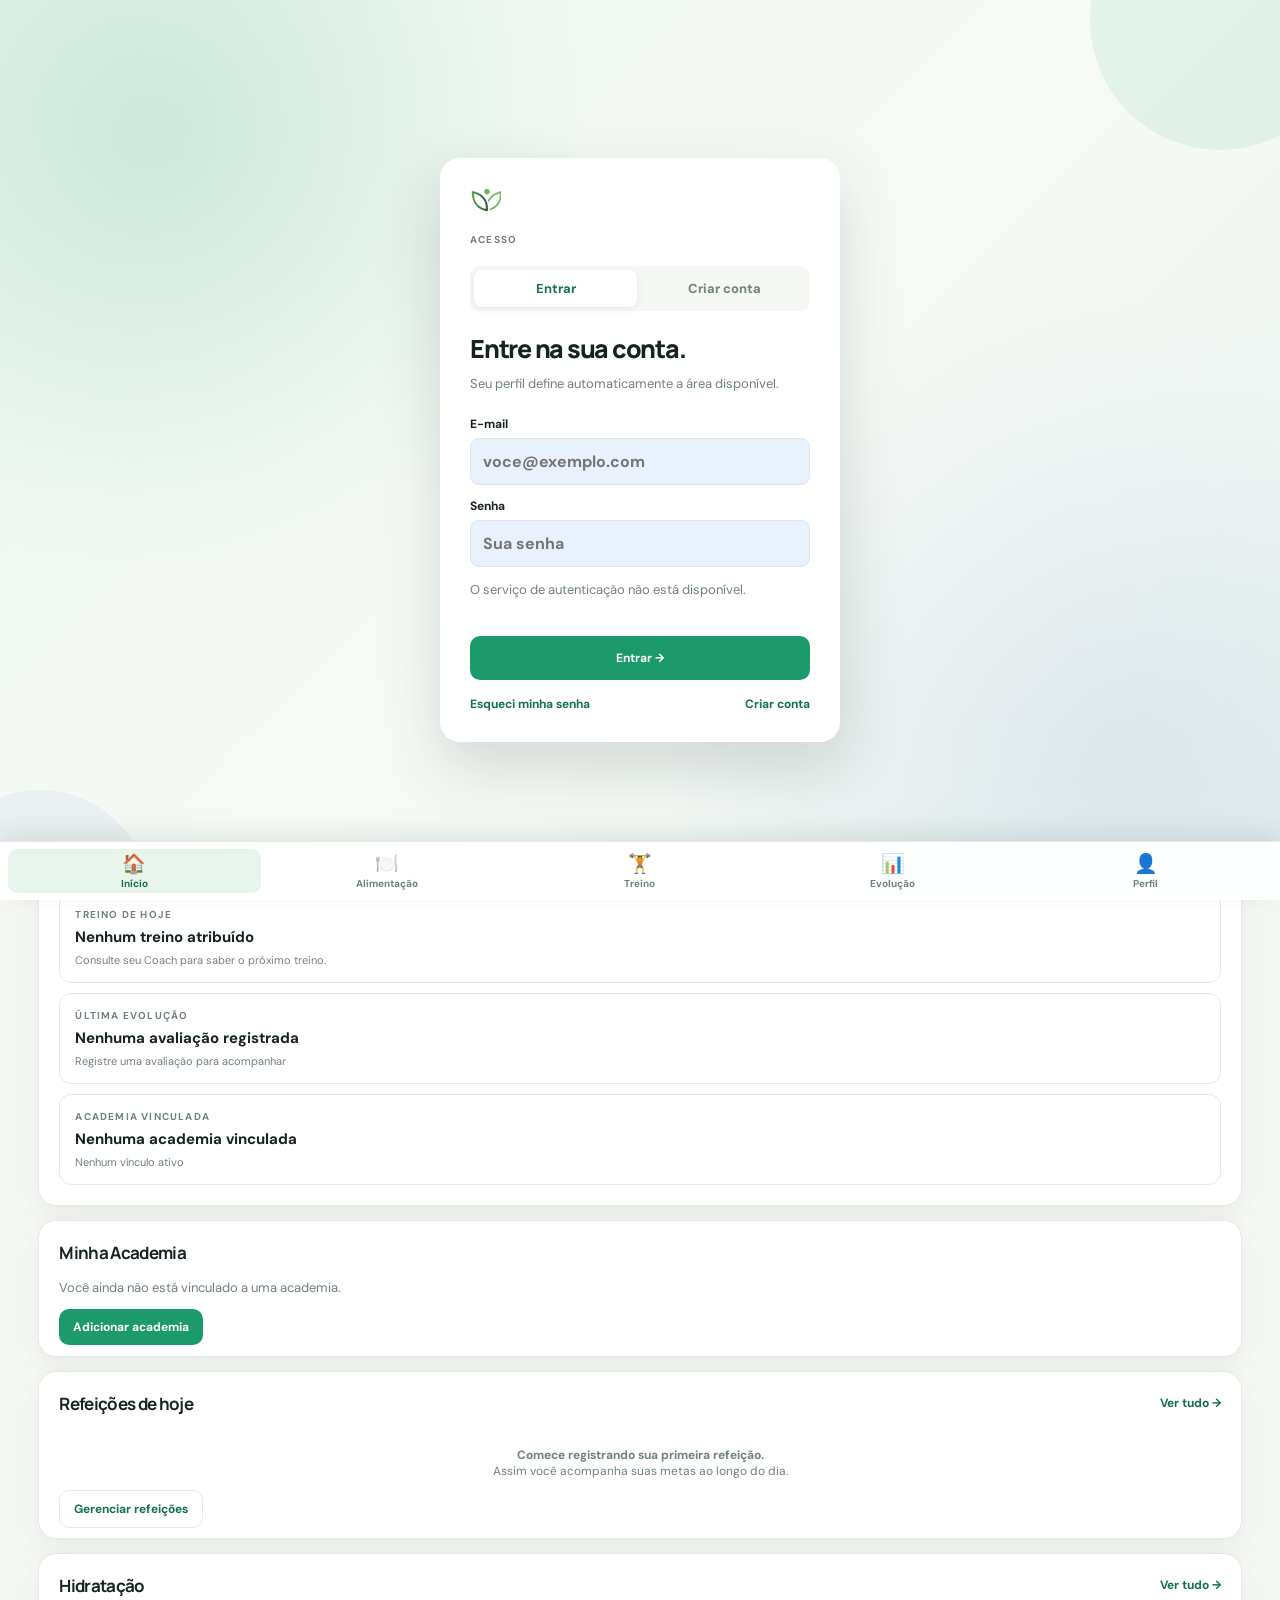
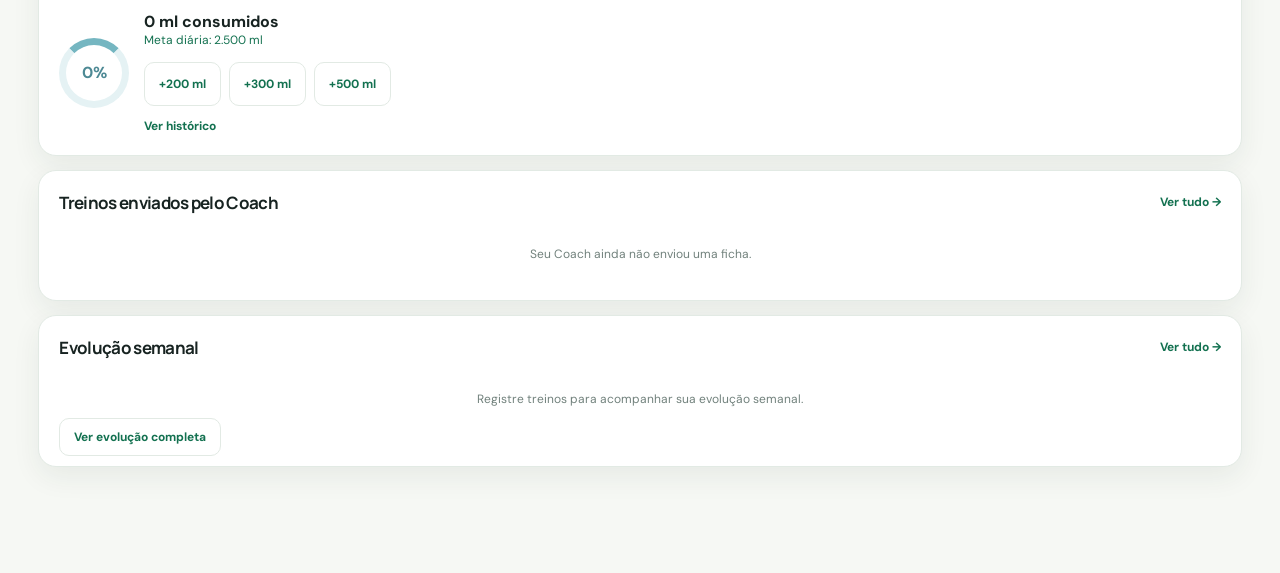
==== app.html @ ac731fa6 "feat: publish Nutrilev web app Add the static web application and Cloudflare Pages headers and redir" ====
<!DOCTYPE html>
<html lang="pt-BR">
  <head>
    <meta charset="UTF-8" />
    <meta name="viewport" content="width=device-width, initial-scale=1.0, viewport-fit=cover, interactive-widget=resizes-content" />
    <meta name="theme-color" content="#10251f" />
    <meta name="description" content="Nutrilev para alunos: treino, alimentação e evolução em um só lugar." />
    <title>Nutrilev | Área do aluno</title>
    <link rel="icon" type="image/png" href="assets/logo-icon.png" />
    <link rel="preconnect" href="https://fonts.googleapis.com" />
    <link rel="preconnect" href="https://fonts.gstatic.com" crossorigin />
    <link href="https://fonts.googleapis.com/css2?family=DM+Sans:wght@400;500;600;700&family=Manrope:wght@600;700;800&display=swap" rel="stylesheet" />
    <link rel="stylesheet" href="platform.css?v=74" />
    <link rel="stylesheet" href="platform-density.css?v=4" />
    <script>window.NUTRILEV_MOBILE_APP = true;</script>
    <script src="assets/vendor/supabase.js"></script>
    <script src="lib/config.js"></script>
    <script src="utils/index.js"></script>
    <script src="utils/html.js"></script>
    <script src="components/index.js"></script>
    <script src="components/ui.js"></script>
    <script src="services/index.js"></script>
    <script src="services/supabase.js"></script>
    <script src="services/push-notifications.js"></script>
    <script src="services/deep-links.js"></script>
    <script src="services/platform-data.js?v=8"></script>
    <script src="mobile/index.js"></script>
    <script src="nutrition/index.js"></script>
    <script src="workout/index.js"></script>
    <script src="progress/index.js"></script>
    <script src="academy/index.js"></script>
    <script src="notifications/index.js"></script>
    <script src="ai/index.js"></script>
    <script src="auth/roles.js"></script>
    <script src="hooks/session.js"></script>
    <script src="types/domain.js"></script>
    <script src="layouts/platform-shell.js"></script>
    <script src="pages/routes.js"></script>
    <script src="dashboard/index.js"></script>
    <script src="student/index.js"></script>
    <script src="features/dashboard/index.js"></script>
    <script src="features/student/index.js"></script>
  </head>
  <body class="mobile-student-app">
    <div class="platform-shell">
      <aside class="sidebar" id="sidebar">
        <a class="platform-brand" href="#/overview"><img src="assets/logo-icon.png" alt="" /><span>Nutrilev<small>área do aluno</small></span></a>
        <nav class="main-nav" id="mainNav" aria-label="Navegação do aluno"></nav>
        <div class="sidebar-bottom"><button id="logoutButton" type="button">Sair da conta</button></div>
      </aside>
      <main class="platform-main">
        <header class="platform-topbar">
          <button class="menu-button" id="menuButton" type="button" aria-label="Abrir menu"></button>
          <a class="mobile-topbar-brand" href="landing.html" aria-label="Nutrilev início"><img src="assets/logo-icon.png" alt="Nutrilev" /></a>
          <div><span class="eyebrow" id="pageEyebrow">VISÃO GERAL</span><h1 id="pageTitle">Seu dia mais leve</h1></div>
          <div class="topbar-actions"><button class="icon-button" type="button" aria-label="Notificações"><i></i></button><div class="user-chip"><span id="userInitial">A</span><div><strong id="userName">Aluno</strong><small id="userRole">Aluno</small></div></div></div>
        </header>
        <section class="dashboard" id="dashboard" aria-live="polite" aria-busy="true">
          <div class="dashboard-grid loading-state" aria-label="Carregando área do aluno">
            <article class="card skeleton-card skeleton-hero"><span></span><span></span><span></span></article>
            <article class="card skeleton-card skeleton-metric"><span></span><span></span><span></span></article>
            <article class="card skeleton-card skeleton-section"><span></span><span></span><span></span><span></span></article>
          </div>
        </section>
      </main>
    </div>
    <div class="auth-overlay" id="authOverlay" hidden>
      <main class="auth-layout" aria-label="Acesso ao Nutrilev">
        <section class="auth-intro">
          <a class="platform-brand" href="#/overview"><img src="assets/logo-icon.png" alt="" /><span>Nutrilev<small>plataforma</small></span></a>
          <div>
            <span class="eyebrow">PLATAFORMA NUTRILEV</span>
            <h2>Seu próximo passo começa aqui.</h2>
            <p>Entre para acompanhar sua evolução, cuidar dos seus treinos em um único lugar.</p>
          </div>
          <button class="auth-back-link" type="button" id="closeAuth">← Voltar para o app</button>
        </section>
        <section class="auth-panel">
          <div class="auth-card">
            <img src="assets/logo-icon.png" alt="" /><span class="eyebrow accent">ACESSO</span>
            <div class="mobile-auth-tabs"><button type="button" class="active" data-auth-mode="login">Entrar</button><button type="button" data-auth-mode="signup">Criar conta</button></div>
            <div data-auth-panel="login"><h2>Entre na sua conta.</h2><p>Seu perfil define automaticamente a área disponível.</p>
              <form id="loginForm"><label>E-mail<input name="email" type="email" autocomplete="email" required placeholder="voce@exemplo.com" /></label><label>Senha<input name="password" type="password" autocomplete="current-password" required placeholder="Sua senha" /></label><p class="form-message" id="authMessage" hidden></p><button class="primary-button" type="submit">Entrar <span>→</span></button></form>
              <div class="auth-links"><button type="button" data-auth-mode="recovery">Esqueci minha senha</button><button type="button" data-auth-mode="signup">Criar conta</button></div>
            </div>
            <div data-auth-panel="recovery" hidden><h2>Recupere sua senha.</h2><p>Enviaremos um link de recuperação para o seu e-mail.</p>
              <form id="recoveryForm"><label>E-mail<input name="email" type="email" autocomplete="email" required placeholder="voce@exemplo.com" /></label><p class="form-message" id="recoveryMessage" hidden></p><button class="primary-button" type="submit">Enviar link <span>→</span></button></form>
              <div class="auth-links"><button type="button" data-auth-mode="login">Voltar para entrar</button></div>
            </div>
            <div data-auth-panel="signup" hidden><h2>Crie sua conta.</h2><p>Comece sua jornada no Nutrilev.</p>
              <form id="signupForm"><label>Nome completo<input name="full_name" type="text" autocomplete="name" required placeholder="Seu nome completo" /></label><label>E-mail<input name="email" type="email" autocomplete="email" required placeholder="voce@exemplo.com" /></label><label>Senha<input name="password" type="password" minlength="8" autocomplete="new-password" required placeholder="Mínimo de 8 caracteres" /></label><p class="form-message" id="signupMessage" hidden></p><button class="primary-button" type="submit">Criar conta <span>→</span></button></form>
              <div class="auth-links"><button type="button" data-auth-mode="login">Já tenho uma conta</button></div>
            </div>
          </div>
        </section>
      </main>
    </div>
    <script src="platform.js?v=77"></script>
  </body>
</html>
---- platform.css ----
:root{--ink:#172321;--muted:#71817c;--cream:#f6f8f4;--panel:#fff;--line:#e2eae4;--green:#1d9a6c;--green-dark:#137150;--green-soft:#e7f5ed;--blue:#6486ca;--orange:#d89248;--shadow:0 20px 55px rgba(33,62,49,.09)}
*{box-sizing:border-box} [hidden]{display:none!important} body{margin:0;background:var(--cream);color:var(--ink);font-family:"DM Sans",sans-serif}button,input,select{font:inherit}button{cursor:pointer;border:0}a{color:inherit;text-decoration:none}button:focus-visible,a:focus-visible,input:focus-visible,select:focus-visible,textarea:focus-visible{outline:3px solid rgba(29,154,108,.24);outline-offset:2px}.platform-shell{display:flex;min-height:100vh}.sidebar{position:fixed;inset:0 auto 0 0;width:256px;background:#10251f;color:#e9f4ee;padding:28px 18px;display:flex;flex-direction:column;gap:30px;flex-shrink:0;overflow-y:auto}.platform-brand{display:flex;align-items:center;gap:10px;font:800 21px Manrope,sans-serif;letter-spacing:-.06em}.platform-brand img{width:35px;height:35px}.platform-brand small{display:block;font:500 10px "DM Sans";letter-spacing:.1em;text-transform:uppercase;color:#98b8aa;margin-top:3px}.eyebrow{display:block;font-size:10px;letter-spacing:.12em;color:var(--muted);font-weight:700}.sidebar .eyebrow{color:#89a89a}.role-picker select{margin-top:9px;width:100%;background:#1b3830;color:#fff;border:1px solid #315247;border-radius:10px;padding:11px 12px;outline:0}.main-nav{display:grid;gap:6px}.nav-link{padding:12px 13px;border-radius:11px;color:#a9c0b6;text-align:left;background:transparent;display:flex;gap:12px;align-items:center}.nav-link:hover,.nav-link.active{background:#23483b;color:#fff}.nav-link span{width:20px;text-align:center}.sidebar-bottom{margin-top:auto;display:grid;gap:14px;font-size:13px;color:#9bb7aa}.sidebar-bottom button{background:transparent;color:#9bb7aa;text-align:left;padding:0}.platform-main{min-width:0;flex:1;margin-left:256px}.platform-topbar{height:90px;display:flex;align-items:center;justify-content:space-between;padding:20px 5%;border-bottom:1px solid var(--line);background:rgba(255,255,255,.72)}h1,h2,h3,p{margin:0}h1{font:800 25px Manrope,sans-serif;letter-spacing:-.05em;margin-top:3px}.topbar-actions,.user-chip{display:flex;align-items:center;gap:16px}.user-chip{gap:9px}.user-chip>span{width:38px;height:38px;border-radius:50%;display:grid;place-items:center;background:var(--green-soft);color:var(--green-dark);font-weight:700}.user-chip strong,.user-chip small{display:block}.user-chip small{color:var(--muted);font-size:11px;margin-top:2px}.icon-button,.menu-button{position:relative;background:transparent;color:var(--muted);font-size:22px}.icon-button:before{content:"";display:block;width:15px;height:13px;border:2px solid currentColor;border-radius:9px 9px 5px 5px}.icon-button:after{content:"";position:absolute;width:7px;height:2px;border-radius:2px;background:currentColor;left:50%;bottom:9px;transform:translateX(-50%)}.icon-button i{position:absolute;width:6px;height:6px;border-radius:50%;background:#e17e56;right:0;top:1px}.menu-button{display:none}.mobile-topbar-brand{display:none}.mobile-topbar-brand img{display:block;width:34px;height:34px;object-fit:contain}.demo-banner{margin:25px 5% 0;padding:12px 16px;background:#eef7f1;border:1px solid #d8ebdf;border-radius:12px;color:#4c6c5d;font-size:13px}.demo-banner span{color:var(--green);margin-right:6px}.demo-banner button{color:var(--green-dark);background:transparent;font-weight:700;margin-left:8px;text-decoration:underline}.dashboard{padding:28px 5% 60px;max-width:1300px}.dashboard-grid{display:grid;grid-template-columns:repeat(12,1fr);gap:18px}.card{background:var(--panel);border:1px solid var(--line);border-radius:18px;padding:22px;box-shadow:var(--shadow)}.welcome-card{grid-column:span 8;background:linear-gradient(135deg,#e2f5e9,#fff);display:flex;justify-content:space-between;align-items:center;min-height:175px}.welcome-card h2{font:800 28px Manrope,sans-serif;letter-spacing:-.06em;margin:8px 0}.welcome-card p{color:var(--muted);max-width:430px;line-height:1.6}.welcome-illustration{font-size:70px}.metric-card{grid-column:span 4}.metric-card h3{font-size:14px;color:var(--muted);font-weight:500}.metric-value{font:800 29px Manrope,sans-serif;margin:15px 0 5px}.metric-meta{font-size:12px;color:var(--green-dark)}.progress-track{height:8px;background:#edf1ed;border-radius:99px;overflow:hidden;margin:14px 0}.progress-track span{height:100%;display:block;background:var(--green);border-radius:inherit}.section-card{grid-column:span 7}.side-card{grid-column:span 5}.card-heading{display:flex;align-items:center;justify-content:space-between;margin-bottom:18px}.card-heading h3{font:700 17px Manrope,sans-serif;letter-spacing:-.04em}.card-heading a,.link-button{font-size:12px;color:var(--green-dark);font-weight:700;background:transparent}.meal-list,.client-list,.activity-list{display:grid;gap:11px}.meal-item,.client-item,.activity-item{display:flex;align-items:center;gap:12px;padding:11px 0;border-bottom:1px solid #edf1ed}.meal-item:last-child,.client-item:last-child,.activity-item:last-child{border-bottom:0}.meal-icon{width:42px;height:42px;border-radius:12px;display:grid;place-items:center;background:#f3f6ed;font-size:21px}.meal-copy,.client-copy{flex:1;min-width:0}.meal-copy strong,.client-copy strong{display:block;font-size:14px}.meal-copy small,.client-copy small{color:var(--muted);font-size:12px}.status{font-size:11px;padding:5px 8px;border-radius:20px;background:var(--green-soft);color:var(--green-dark);white-space:nowrap}.status.pending{background:#fff3df;color:#a46b2b}.water-row{display:flex;align-items:center;gap:15px}.water-circle{width:70px;height:70px;border:7px solid #e5f2f4;border-top-color:#75b6c1;border-radius:50%;display:grid;place-items:center;font-weight:700;color:#4d8994}.bar-chart{height:150px;display:flex;align-items:flex-end;gap:12px;padding-top:15px}.bar-chart span{flex:1;background:#d8efe3;border-radius:7px 7px 3px 3px;min-height:18px}.bar-chart span.highlight{background:var(--green)}.chart-labels{display:flex;justify-content:space-between;color:var(--muted);font-size:10px}.table-card{grid-column:1/-1;overflow:auto}.client-actions{display:flex;gap:8px}.outline-button,.primary-button{border-radius:10px;padding:10px 14px;font-weight:700;font-size:12px}.outline-button{border:1px solid var(--line);color:var(--green-dark);background:#fff}.primary-button{background:var(--green);color:#fff}.kpi-grid{grid-column:1/-1;display:grid;grid-template-columns:repeat(4,1fr);gap:18px}.kpi-grid .card{padding:18px}.kpi-label{color:var(--muted);font-size:12px}.kpi-number{font:800 27px Manrope,sans-serif;margin-top:10px}.role-switch{display:flex;gap:8px}.auth-overlay{position:fixed;inset:0;background:rgba(10,27,22,.55);display:grid;place-items:center;padding:20px;z-index:4}.auth-overlay[hidden]{display:none}.auth-card{position:relative;background:#fff;border-radius:22px;padding:34px;max-width:410px;width:100%;box-shadow:0 25px 80px rgba(0,0,0,.2)}.auth-card>img{width:35px;display:block;margin-bottom:23px}.auth-card h2{font:800 25px Manrope,sans-serif;letter-spacing:-.05em;margin:8px 0}.auth-card>p{color:var(--muted);font-size:14px;margin-bottom:24px}.auth-card form{display:grid;gap:14px}.auth-card label{display:grid;gap:6px;font-size:12px;font-weight:700}.auth-card input{padding:12px;border:1px solid var(--line);border-radius:9px;outline:0}.auth-card .primary-button{padding:13px}.auth-card>a{display:block;text-align:center;color:var(--green-dark);font-size:12px;margin-top:18px}.close-auth{position:absolute;right:17px;top:14px;background:transparent;font-size:25px;color:var(--muted)}.form-message{font-size:12px;color:#b44d40}.form-message.success{color:var(--green-dark)}
@media(max-width:900px){.sidebar{width:220px}.welcome-card{grid-column:1/-1}.metric-card{grid-column:span 4}.section-card,.side-card{grid-column:span 6}.kpi-grid{grid-template-columns:repeat(2,1fr)}}
@media(max-width:1000px) and (min-width:681px){.dashboard-grid .welcome-card,.dashboard-grid .ai-feature-card{grid-column:1/-1;min-width:0}.dashboard-grid .ai-feature-card{min-height:0}.dashboard-grid .ai-feature-summary{max-width:58ch}.dashboard-grid .ai-feature-heading{align-items:center}}
@media(max-width:680px){.platform-shell{display:block}.mobile-topbar-brand{display:block;flex:0 0 auto}.sidebar{position:fixed;z-index:3;inset:0 auto 0 0;width:270px;transform:translateX(-100%);transition:transform .2s}.sidebar.open{transform:none}.menu-button{display:block;margin-right:12px}.platform-topbar{height:78px;padding:15px 20px}.platform-topbar>div:nth-child(2){margin-right:auto}.topbar-actions{gap:8px}.user-chip div{display:none}.dashboard{padding:20px}.demo-banner{margin:18px 20px 0}.dashboard-grid{gap:12px}.welcome-card,.metric-card,.section-card,.side-card{grid-column:1/-1}.welcome-card{min-height:150px}.welcome-card h2{font-size:22px}.welcome-illustration{font-size:50px}.kpi-grid{grid-template-columns:1fr 1fr;gap:12px}.card{padding:17px}}
@media(max-width:900px){.platform-main{margin-left:220px}}
@media(max-width:680px){.platform-main{margin-left:0}.sidebar.open~.platform-main:before{content:"";position:fixed;inset:0;background:rgba(16,37,31,.38);z-index:2;pointer-events:none}.main-nav{padding-bottom:8px}.table-card{overflow-x:auto}}
.student-toolbar{display:grid;grid-template-columns:1.5fr .8fr .8fr;gap:10px;margin-bottom:18px}.student-toolbar input,.student-toolbar select{width:100%;padding:11px 13px;border:1px solid var(--line);border-radius:10px;background:#fff;color:var(--ink);outline:0}.student-table{display:grid;gap:0;min-width:850px}.student-row{display:grid;grid-template-columns:2fr 1fr 1.2fr 1.2fr 1.2fr 1.6fr;align-items:center;gap:14px;padding:14px 0;border-bottom:1px solid #edf1ed;font-size:12px;color:var(--muted)}.student-row:last-child{border-bottom:0}.student-identity{display:flex;align-items:center;gap:11px;color:var(--ink)}.student-identity strong,.student-identity small{display:block}.student-identity small{color:var(--muted);font-size:11px;margin-top:3px}.student-avatar{width:38px;height:38px;border-radius:50%;display:grid;place-items:center;background:var(--green-soft);color:var(--green-dark);font-weight:800}.student-avatar-large{width:74px;height:74px;font-size:22px}.student-actions{display:flex;gap:7px;flex-wrap:wrap}.student-actions .outline-button{padding:8px 10px;text-align:center}.student-toolbar+ .student-table:before{content:"Aluno|Status|Último treino|Frequência|Objetivo|Ações";display:grid;grid-template-columns:2fr 1fr 1.2fr 1.2fr 1.2fr 1.6fr;gap:14px;padding:0 0 10px;border-bottom:1px solid var(--line);color:var(--muted);font-size:11px;font-weight:700}.student-avatar-large{flex-shrink:0}@media(max-width:800px){.student-toolbar{grid-template-columns:1fr}.table-card{overflow-x:auto}}
.route-page{margin:0;min-height:100vh;background:#f6f8f4}.route-page>iframe{display:block;width:100%;height:100vh;min-height:760px;border:0}.login-page{min-height:100vh;background:#10251f}.login-layout{display:grid;grid-template-columns:minmax(320px,.9fr) minmax(420px,1.1fr);min-height:100vh}.login-intro{padding:7vw;color:#e9f4ee;display:flex;flex-direction:column;justify-content:space-between;gap:30px}.login-intro .platform-brand{align-self:flex-start}.login-intro h1{font-size:clamp(2.5rem,5vw,5rem);max-width:560px;line-height:1.02;color:#fff}.login-intro p{max-width:440px;color:#a9c0b6;font-size:17px;line-height:1.65;margin-top:22px}.login-intro>a:last-child{color:#a9c0b6;font-size:13px}.login-panel{display:grid;place-items:center;padding:30px;background:var(--cream)}.login-card{max-width:430px}.login-card .primary-button{width:100%;margin-top:4px}@media(max-width:760px){.login-layout{display:block}.login-intro{min-height:330px;padding:28px}.login-intro h1{font-size:2.7rem}.login-panel{padding:20px}.route-page>iframe{min-height:100vh}}
.login-links{display:flex;justify-content:space-between;gap:16px;margin-top:18px}.login-links button{padding:0;background:transparent;color:var(--green-dark);font-size:12px;font-weight:700}.login-links button:hover{text-decoration:underline}.login-links button:disabled{opacity:.55;cursor:wait}.selected-plan{margin:-10px 0 18px;padding:10px 12px;border:1px solid #c8e8d6;border-radius:10px;background:var(--green-soft);color:var(--green-dark);font-size:12px;font-weight:700}@media(max-width:760px){.login-layout{display:block}.login-intro{min-height:330px;padding:28px}.login-intro h1{font-size:2.7rem}.login-panel{padding:20px}.route-page>iframe{min-height:100vh}}
.profile-hero{grid-column:1/-1;background:linear-gradient(135deg,#e2f5e9,#fff);display:flex;align-items:center;gap:18px;position:relative;min-height:155px}.profile-hero>div:first-child{flex:1}.profile-hero h2{font:800 28px Manrope,sans-serif;letter-spacing:-.06em;margin:8px 0}.profile-hero p{color:var(--muted);line-height:1.6}.profile-hero>.status{align-self:flex-start}.profile-info-card{grid-column:1/-1}.profile-facts{display:grid;grid-template-columns:repeat(6,1fr);gap:12px}.profile-facts div,.frequency-grid div{padding:14px;border-radius:12px;background:#f7faf7;border:1px solid #edf2ed}.profile-facts span,.frequency-grid span,.profile-workout-summary span,.profile-stat-list span{display:block;color:var(--muted);font-size:11px;margin-bottom:7px}.profile-facts strong,.frequency-grid strong{font-size:14px}.section-card>.profile-facts+.outline-button{display:inline-flex;align-items:center;justify-content:center;clear:both;margin-top:14px}.student-avatar-large{width:70px;height:70px;font-size:19px}.profile-chart{height:185px;display:flex;align-items:end;gap:12px;padding:16px 8px 0;border-bottom:1px solid var(--line)}.progress-chart-column{height:100%;flex:1;display:flex;flex-direction:column;align-items:center;justify-content:end;gap:6px}.progress-chart-value{font-size:10px;color:var(--muted);white-space:nowrap}.progress-chart-bar{display:block;width:100%;max-width:42px;min-height:28px;background:linear-gradient(180deg,#79c99c,var(--green));border-radius:8px 8px 3px 3px}.progress-chart-column small{color:var(--muted);font-size:10px}.profile-chart-legend{display:flex;justify-content:space-between;gap:12px;margin-top:12px;color:var(--muted);font-size:11px}.profile-chart-legend strong{color:var(--green-dark)}.measurement-row{display:flex;gap:28px;margin-top:18px}.measurement-row span{display:grid;gap:5px}.measurement-row strong{font-size:12px}.measurement-row small{color:var(--muted);font-size:11px}.profile-stat-list{display:grid;gap:15px}.profile-stat-list div{padding-bottom:13px;border-bottom:1px solid #edf1ed}.profile-stat-list div:last-child{border-bottom:0;padding-bottom:0}.profile-stat-list strong{font-size:15px}.profile-workout-summary{display:grid;grid-template-columns:1fr 1fr;gap:14px;margin-bottom:8px}.profile-workout-summary div{padding:13px;background:#f7faf7;border-radius:12px}.profile-workout-summary strong{font-size:14px}.workout-list{display:grid}.workout-row{display:flex;align-items:center;gap:14px;padding:13px 0;border-top:1px solid #edf1ed}.workout-row>div{flex:1}.workout-row strong,.workout-row small{display:block}.workout-row strong{font-size:13px}.workout-row small{color:var(--muted);font-size:11px;margin-top:4px}.frequency-grid{display:grid;grid-template-columns:repeat(4,1fr);gap:10px}.compact-chart{height:92px;margin-top:15px;padding-top:10px}.observations-card .private-note{color:var(--muted);font-size:12px;line-height:1.5;margin:-8px 0 15px}.observation-form{display:grid;gap:9px}.observation-form textarea{resize:vertical;width:100%;padding:11px 12px;border:1px solid var(--line);border-radius:10px;color:var(--ink);outline:0;font:inherit;font-size:12px}.observation-form textarea:focus{border-color:var(--green)}.observation-list{display:grid;gap:10px;margin-top:17px}.observation-item{padding:11px 12px;background:#fffaf0;border:1px solid #f2e6cd;border-radius:10px}.observation-item p{font-size:12px;line-height:1.5}.observation-item small{display:block;color:#9b7c4e;font-size:10px;margin-top:7px}.empty-state{color:var(--muted);font-size:12px}
.workout-builder{grid-column:1/-1}.workout-builder form{display:grid;gap:20px}.workout-fields{display:grid;grid-template-columns:1fr 1fr;gap:14px}.workout-fields label,.workout-notes-label{display:grid;gap:7px;color:var(--muted);font-size:11px;font-weight:700}.workout-fields input,.workout-notes-label textarea,.exercise-form-row input{width:100%;padding:11px 12px;border:1px solid var(--line);border-radius:10px;background:#fff;color:var(--ink);outline:0;font:inherit;font-size:13px}.workout-notes-label textarea{resize:vertical}.workout-fields input:focus,.workout-notes-label textarea:focus,.exercise-form-row input:focus{border-color:var(--green)}.exercise-heading{margin:0}.exercise-heading h3{font-size:15px}.exercise-list{display:grid;gap:10px}.exercise-form-row{display:grid;grid-template-columns:2fr .7fr .8fr 1.1fr 1.1fr 54px 32px;align-items:center;gap:8px;padding:10px;background:#f7faf7;border:1px solid #edf2ed;border-radius:12px}.exercise-order{display:flex;gap:3px}.move-exercise,.remove-exercise{width:25px;height:30px;background:#fff;border:1px solid var(--line);border-radius:8px;font-size:14px}.move-exercise{color:var(--green-dark)}.remove-exercise{width:30px;color:#b44d40;border-color:#f0d9d5;font-size:18px}.saved-workouts{display:grid;gap:0}.saved-workout{display:flex;align-items:center;gap:16px;padding:14px 0;border-bottom:1px solid #edf1ed}.saved-workout:last-child{border-bottom:0}.saved-workout>div:first-child{flex:1}.saved-workout strong,.saved-workout small{display:block}.saved-workout strong{font-size:14px}.saved-workout small{color:var(--muted);font-size:12px;margin-top:4px}.saved-workout-actions{display:flex;gap:6px;flex-wrap:wrap}.danger-button{color:#b44d40;border-color:#f0d9d5}.student-workout-list{display:grid}.student-workout{display:flex;align-items:center;gap:14px;padding:13px 0;border-bottom:1px solid #edf1ed}.student-workout:last-child{border-bottom:0}.student-workout>div{flex:1}.student-workout strong,.student-workout small{display:block}.student-workout strong{font-size:14px}.student-workout small{color:var(--muted);font-size:12px;margin-top:4px}
.assessment-form{display:grid;gap:16px}.assessment-grid{display:grid;grid-template-columns:repeat(4,minmax(0,1fr));gap:12px}.assessment-form label{display:grid;gap:6px;color:var(--muted);font-size:12px;font-weight:700}.assessment-form input,.assessment-form select,.assessment-form textarea{width:100%;padding:11px 12px;border:1px solid var(--line);border-radius:10px;background:#fff;color:var(--ink);font:inherit;font-size:13px}.assessment-form h4{margin:4px 0 -4px;font-size:14px}
.composition-card{grid-column:1/-1}.composition-bars{height:190px;display:flex;align-items:flex-end;justify-content:space-around;gap:20px;padding:20px 12% 0}.composition-bars>div{height:100%;display:flex;flex-direction:column;align-items:center;justify-content:flex-end;gap:7px;min-width:70px}.composition-value{font-size:12px;font-weight:700}.composition-bar{display:block;width:48px;min-height:8px;border-radius:8px 8px 2px 2px}.composition-bar.current{background:#c94d4d}.composition-bar.fat{background:#e4bf47}.composition-bar.lean{background:#a34ac1}.composition-bars small{color:var(--muted);font-size:11px}
.exercise-library-form{display:grid;grid-template-columns:1.2fr 1fr 1.5fr auto;gap:10px;margin-bottom:12px}.exercise-library-form input,.exercise-library-toolbar input,.exercise-library-toolbar select{padding:11px 12px;border:1px solid var(--line);border-radius:10px;font:inherit;font-size:13px}.exercise-library-toolbar{display:flex;gap:10px;margin:14px 0}.exercise-library-toolbar input{flex:1}.exercise-library-row{align-items:center}.exercise-library-icon{color:var(--green);font-size:20px}
.evolution-toolbar{display:flex;gap:14px;flex-wrap:wrap;margin-bottom:18px}.evolution-toolbar label{display:grid;gap:6px;color:var(--muted);font-size:12px;font-weight:700}.evolution-toolbar select{min-width:210px;padding:10px;border:1px solid var(--line);border-radius:10px;background:#fff}.evolution-kpis{margin-bottom:18px}
.notification-toolbar{display:flex;justify-content:space-between;align-items:center;gap:12px;margin-bottom:14px}.notification-item{transition:background .2s}.notification-unread{background:#f4fbf7;border-radius:10px;padding:12px}.notification-dot{color:var(--green);font-size:14px}
.upgrade-card{grid-column:1/-1;text-align:center;padding:48px 28px}.upgrade-card h2{margin:12px auto;max-width:620px}
.mobile-student-app .sidebar{background:#10251f}.mobile-student-app .sidebar-bottom{margin-top:auto}.mobile-student-app .platform-main{min-height:100dvh}
.mobile-student-app .sidebar{position:static;width:0;height:0;padding:0;display:block;background:transparent;overflow:visible}
.mobile-student-app .sidebar .platform-brand,.mobile-student-app .sidebar .sidebar-bottom{display:none}
.mobile-student-app .main-nav{position:fixed;z-index:5;inset:auto 0 0;display:grid;grid-template-columns:repeat(5,1fr);gap:0;padding:7px 8px calc(7px + env(safe-area-inset-bottom));background:rgba(255,255,255,.96);border-top:1px solid var(--line);box-shadow:0 -8px 24px rgba(33,62,49,.1);backdrop-filter:blur(12px)}
.mobile-student-app .main-nav .nav-link{min-width:0;padding:5px 2px 3px;border-radius:9px;display:grid;justify-items:center;gap:2px;color:var(--muted);font-size:10px;text-align:center}
.mobile-student-app .main-nav .nav-link span{width:auto;font-size:19px;line-height:1.1}
.mobile-student-app .main-nav .nav-link b{font-size:10px;font-weight:700;white-space:nowrap}
.mobile-student-app .main-nav .nav-link.active{background:var(--green-soft);color:var(--green-dark)}
.mobile-student-app .platform-main{margin-left:0;padding-bottom:78px}
.food-entry{align-items:center;gap:8px}.food-entry .client-copy{min-width:0}.food-entry .outline-button{flex-shrink:0;padding:8px 10px}.danger-button{color:#b44d40;border-color:#f0d7d2}
.food-entry-edit-form{display:grid;grid-template-columns:repeat(3,minmax(0,1fr));gap:8px;width:100%}.food-entry-edit-form label{display:grid;gap:4px;color:var(--muted);font-size:11px;font-weight:700}.food-entry-edit-form input,.food-entry-edit-form select{width:100%;min-width:0;padding:8px;border:1px solid var(--line);border-radius:8px;background:#fff;color:var(--ink)}.food-entry-edit-actions{display:flex;align-items:end;gap:8px}.food-entry-edit-actions button{padding:8px 10px}.food-entry-edit-form [data-edit-feedback]{grid-column:1/-1;margin:0}
@media(max-width:680px){.food-entry-edit-form{grid-template-columns:1fr 1fr}.food-entry-edit-form label:first-child{grid-column:1/-1}.food-entry-edit-actions{grid-column:1/-1}}
.food-discovery{display:grid;gap:14px;margin-top:-4px}.food-result-select.selected{background:var(--green-soft);outline:2px solid var(--green)}.food-discovery-section{display:grid;gap:8px}.food-discovery-section h4{margin:0;color:var(--muted);font-size:11px;text-transform:uppercase;letter-spacing:.08em}.food-results{display:grid;gap:6px}.food-result{display:flex;align-items:stretch;border:1px solid var(--line);border-radius:11px;overflow:hidden;background:#fff}.food-result-select{display:flex;align-items:center;justify-content:space-between;gap:12px;flex:1;min-width:0;padding:10px 12px;text-align:left;background:#fff;color:var(--ink)}.food-result-select:hover{background:var(--green-soft)}.food-result-copy{display:grid;gap:3px;min-width:0}.food-result-copy strong{font-size:13px;white-space:nowrap;overflow:hidden;text-overflow:ellipsis}.food-result-copy small{color:var(--muted);font-size:11px;white-space:nowrap;overflow:hidden;text-overflow:ellipsis}.food-result-arrow{color:var(--green-dark);font-weight:700}.food-favorite-button{width:42px;background:#f8fbf8;color:#a9b9b0;font-size:20px;border-left:1px solid var(--line)}.food-favorite-button:hover,.food-favorite-button.is-favorite{color:#d09225}.food-favorite-button.is-favorite{background:#fff8e8}
.workout-day-hero{grid-column:1/-1;background:linear-gradient(135deg,#e2f5e9,#fff);display:flex;align-items:center;justify-content:space-between;min-height:150px}.workout-day-hero h2{font:800 28px Manrope,sans-serif;letter-spacing:-.06em;margin:8px 0}.workout-day-hero p{color:var(--muted)}.workout-day-icon{font-size:58px}.student-workout-details{grid-column:1/-1}.workout-exercise-list{display:grid;gap:10px}.workout-exercise-card{border:1px solid #edf1ed;border-radius:14px;padding:15px;background:#fbfdfb}.workout-exercise-title{display:flex;align-items:center;gap:10px;margin-bottom:14px}.workout-exercise-title h3{font:700 16px Manrope,sans-serif}.workout-exercise-number{width:27px;height:27px;border-radius:9px;display:grid;place-items:center;background:var(--green-soft);color:var(--green-dark);font-size:12px;font-weight:800}.workout-exercise-facts{display:grid;grid-template-columns:repeat(3,1fr);gap:10px}.workout-exercise-facts div{display:grid;gap:5px;padding:10px;background:#fff;border-radius:10px}.workout-exercise-facts span{color:var(--muted);font-size:11px}.workout-exercise-facts strong{font-size:14px}.workout-notes-card{grid-column:span 5}.student-workout-empty{grid-column:1/-1}
.workout-elapsed{display:block;color:var(--green-dark);font:800 20px Manrope,sans-serif;margin-top:16px}.workout-exercise-facts label{display:grid;gap:5px;padding:10px;background:#fff;border-radius:10px}.workout-exercise-facts input{width:100%;padding:7px;border:1px solid var(--line);border-radius:7px;color:var(--ink);font-weight:700}.workout-exercise-actions{display:flex;justify-content:flex-end;gap:8px;margin-top:13px}.exercise-status{margin-left:auto}.exercise-status.exercise-complete{background:var(--green);color:#fff}.finish-workout-button{margin-top:16px}.workout-finished-card{grid-column:1/-1}
.workout-history-card,.workout-comparison-card{grid-column:1/-1}.workout-history-list,.exercise-comparison-list{display:grid;gap:10px}.workout-history-row,.exercise-comparison-row{display:grid;gap:12px;padding:14px;border:1px solid #edf1ed;border-radius:12px;background:#fbfdfb}.workout-history-row>div:first-child,.exercise-comparison-row>div:first-child{display:flex;justify-content:space-between;gap:10px;align-items:center}.workout-history-row strong,.exercise-comparison-row strong{display:block;font-size:14px}.workout-history-row small,.exercise-comparison-row small{color:var(--muted);font-size:11px}.workout-history-exercises{display:flex;flex-wrap:wrap;gap:7px}.workout-history-exercises span{padding:7px 9px;border-radius:8px;background:#fff;border:1px solid var(--line);color:var(--muted);font-size:11px}.exercise-comparison-values{display:flex;gap:8px;overflow-x:auto}.exercise-comparison-values span{min-width:90px;display:grid;gap:3px;padding:9px;background:#fff;border-radius:9px;border:1px solid var(--line)}.exercise-comparison-values b{color:var(--muted);font-size:10px;text-transform:capitalize}.exercise-comparison-values strong{color:var(--green-dark)}
.evolution-dashboard-hero{grid-column:1/-1;background:linear-gradient(135deg,#e2f5e9,#fff);display:flex;align-items:center;justify-content:space-between;min-height:145px}.evolution-dashboard-hero h2{font:800 28px Manrope,sans-serif;letter-spacing:-.06em;margin:8px 0}.evolution-dashboard-hero p{color:var(--muted);max-width:500px}.evolution-dashboard-icon{font-size:58px}.evolution-kpi-grid{grid-column:1/-1;display:grid;grid-template-columns:repeat(4,1fr);gap:12px}.evolution-kpi-grid>div{display:grid;gap:5px;padding:14px;background:#f7faf7;border:1px solid #edf2ed;border-radius:12px}.evolution-kpi-grid span,.evolution-kpi-grid small{color:var(--muted);font-size:11px}.evolution-kpi-grid strong{font:800 22px Manrope,sans-serif;color:var(--green-dark)}.evolution-measurements-card{grid-column:1/-1}.evolution-measurements{display:grid;grid-template-columns:repeat(4,1fr);gap:10px}.evolution-measurements div{display:grid;gap:5px;padding:13px;border:1px solid #edf2ed;border-radius:12px;background:#f7faf7}.evolution-measurements span{color:var(--muted);font-size:11px}.evolution-measurements strong{font-size:15px}
.hydration-hero,.hydration-today-card,.hydration-history-card{grid-column:1/-1}.hydration-hero{display:flex;align-items:center;justify-content:space-between;background:linear-gradient(135deg,#e7f6f8,#fff);min-height:145px}.hydration-hero h2{font:800 30px Manrope,sans-serif;letter-spacing:-.06em;margin:8px 0}.hydration-hero p{color:var(--muted)}.hydration-hero-icon{font-size:58px}.hydration-today-values{display:grid;grid-template-columns:repeat(3,1fr);gap:12px}.hydration-today-values div{display:grid;gap:5px;padding:14px;border:1px solid #e5eef0;background:#f7fbfb;border-radius:12px}.hydration-today-values span{color:var(--muted);font-size:11px}.hydration-today-values strong{font:800 20px Manrope,sans-serif;color:#367e88}.hydration-quick-buttons{display:flex;gap:8px;flex-wrap:wrap;margin-top:14px}.hydration-history-list{display:grid;gap:8px}.hydration-history-row{display:grid;grid-template-columns:1fr auto auto;align-items:center;gap:14px;padding:12px 0;border-bottom:1px solid #edf1ed}.hydration-history-row span{font-weight:700;color:#367e88}.hydration-history-row small{color:var(--muted);font-size:11px}.hydration-history-link{display:inline-block;margin-top:12px;color:var(--green-dark);font-size:12px;font-weight:700}
.academy-profile-hero,.academy-details-card{grid-column:1/-1}.academy-profile-hero{display:flex;align-items:center;justify-content:space-between;background:linear-gradient(135deg,#e2f5e9,#fff);min-height:145px}.academy-brand-row{display:flex;align-items:center;gap:16px}.academy-brand-row h2{font:800 27px Manrope,sans-serif;letter-spacing:-.06em;margin:8px 0}.academy-brand-row p{color:var(--muted)}.academy-logo,.academy-logo-placeholder{width:68px;height:68px;border-radius:18px;object-fit:cover;border:1px solid var(--line);background:#fff}.academy-logo-placeholder{display:grid;place-items:center;font-size:30px}.workout-academy-link{display:inline-block;margin-top:14px}.academy-details-card .student-academy-facts{grid-template-columns:repeat(5,1fr)}
.academy-checkin-history{grid-column:span 7}.checkin-history-list{display:grid;gap:8px}.checkin-history-row{display:flex;align-items:center;justify-content:space-between;gap:12px;padding:11px 0;border-bottom:1px solid #edf1ed}.checkin-history-row strong,.checkin-history-row small{display:block}.checkin-history-row strong{font-size:13px}.checkin-history-row small{color:var(--muted);font-size:11px;margin-top:4px}
.dashboard-calories,.dashboard-macros,.dashboard-status-grid{grid-column:1/-1}
.dashboard-calories{background:linear-gradient(135deg,#e2f5e9,#fff)}
.dashboard-calorie-grid,.dashboard-macro-grid,.dashboard-status-grid{display:grid;gap:12px}
.dashboard-calorie-grid{grid-template-columns:repeat(3,1fr);margin-top:12px}
.dashboard-calorie-grid div,.dashboard-macro-grid div{display:grid;gap:4px}
.dashboard-calorie-grid strong{font:800 24px Manrope,sans-serif}
.dashboard-calorie-grid small,.dashboard-macro-grid span,.dashboard-status-grid small{color:var(--muted);font-size:11px}
.dashboard-macro-grid{grid-template-columns:repeat(4,1fr)}
.dashboard-macro-grid div{padding:14px;border:1px solid #edf2ed;border-radius:12px;background:#f7faf7}
.dashboard-macro-grid strong{font-size:14px}
.dashboard-status-grid{grid-template-columns:repeat(3,1fr)}
.dashboard-status-grid>div{display:grid;gap:6px;padding:15px;border:1px solid var(--line);border-radius:12px}
.dashboard-status-grid strong{font-size:15px}
.auth-layout{display:grid;grid-template-columns:1fr;min-height:100dvh;width:100%;background:#eef5f0}.auth-intro{display:none}.auth-panel{position:relative;isolation:isolate;display:grid;place-items:center;min-height:100dvh;padding:24px;overflow:hidden;background:radial-gradient(circle at 12% 15%,rgba(29,154,108,.16),transparent 32%),radial-gradient(circle at 88% 85%,rgba(100,134,202,.12),transparent 34%),linear-gradient(135deg,#edf7f0 0%,#f7faf6 52%,#eaf3ef 100%)}.auth-panel::before,.auth-panel::after{content:"";position:absolute;border-radius:50%;pointer-events:none;z-index:-1}.auth-panel::before{width:260px;height:260px;top:-110px;right:-70px;background:rgba(29,154,108,.09)}.auth-panel::after{width:220px;height:220px;bottom:-110px;left:-70px;background:rgba(100,134,202,.08)}.auth-card{max-width:400px;width:100%;padding:30px;border-radius:20px;background:#fff;box-shadow:0 24px 65px rgba(25,46,38,.16)}.auth-card>img{width:31px;margin-bottom:20px}.auth-card h2{font:800 25px Manrope,sans-serif;letter-spacing:-.05em;margin:8px 0}.auth-card p{color:var(--muted);font-size:13px;line-height:1.5;margin:0 0 22px}.auth-card form{display:grid;gap:13px}.auth-card label{display:grid;gap:6px;font-size:12px;font-weight:700}.auth-card input{padding:12px;background:#e9f1fc;border:1px solid #dbe5f2;border-radius:9px;outline:0}.auth-card input:focus{border-color:var(--green);background:#fff}.auth-card .primary-button{width:100%;padding:12px;margin-top:2px}.auth-links{display:flex;justify-content:space-between;align-items:center;gap:16px;margin-top:16px}.auth-links button{padding:0;background:transparent;color:var(--green-dark);font-size:12px;font-weight:700;white-space:nowrap}.auth-links button:hover{text-decoration:underline}.auth-overlay{padding:0;background:#f6f8f4}.auth-overlay[hidden]{display:none}@media(max-width:760px){.auth-layout{display:block;min-height:100dvh;overflow:auto}.auth-panel{min-height:100dvh;padding:20px 16px}.auth-card{max-width:400px;padding:26px 22px;border-radius:20px}}
.mobile-auth-tabs{display:flex;gap:6px;padding:4px;margin:20px 0;background:var(--cream);border-radius:10px}.mobile-auth-tabs button{flex:1;padding:10px;border-radius:8px;background:transparent;color:var(--muted);font-weight:700;font-size:13px}.mobile-auth-tabs button.active{background:#fff;color:var(--green-dark);box-shadow:0 2px 8px rgba(33,62,49,.08)}
.admin-list{display:grid}.admin-list-row{display:flex;align-items:center;gap:16px;padding:15px 0;border-bottom:1px solid #edf1ed}.admin-list-row:last-child{border-bottom:0}.admin-list-row>div:first-child{flex:1}.admin-list-row strong,.admin-list-row small{display:block}.admin-list-row strong{font-size:14px}.admin-list-row small{color:var(--muted);font-size:12px;margin-top:4px}.admin-facts{grid-template-columns:repeat(4,1fr)}.admin-copy{color:var(--muted);line-height:1.6;font-size:13px;margin-bottom:16px}.settings-list{display:grid;gap:15px}.settings-list label{display:grid;gap:7px;color:var(--muted);font-size:11px;font-weight:700}.settings-list input,.settings-list select{padding:11px 12px;border:1px solid var(--line);border-radius:10px;background:#fff;color:var(--ink);outline:0}.setting-toggle{display:flex;align-items:center;gap:9px;color:var(--muted);font-size:13px}
.student-academy-summary{grid-column:1/-1}.student-academy-facts{display:grid;grid-template-columns:repeat(6,1fr);gap:10px}.student-academy-facts div{padding:13px;border:1px solid #edf2ed;background:#f7faf7;border-radius:12px}.student-academy-facts span{display:block;color:var(--muted);font-size:11px;margin-bottom:7px}.student-academy-facts strong{display:block;font-size:13px}
.source-summary{display:grid;grid-template-columns:1fr 1fr;gap:10px;margin-bottom:16px}.source-summary div{display:flex;justify-content:space-between;padding:11px 12px;background:#f7faf7;border:1px solid #edf2ed;border-radius:10px;font-size:12px}.source-summary span{color:var(--muted)}.integration-flow{display:flex;align-items:center;justify-content:space-between;gap:8px;flex-wrap:wrap;margin:4px 0 18px;color:var(--green-dark);font-size:12px;font-weight:700}.integration-flow span{padding:10px 12px;background:var(--green-soft);border-radius:10px}.integration-flow b{color:var(--muted)}
.admin-kpi-grid{grid-column:1/-1;display:grid;grid-template-columns:repeat(7,1fr);gap:14px}.admin-kpi-grid .card{padding:18px}.admin-kpi-grid .kpi-number{font-size:25px}.admin-chart-card{min-height:280px}.chart-caption{display:block;color:var(--green-dark);font-size:11px;margin-top:15px}.admin-status-chart{display:flex;align-items:center;gap:28px;min-height:180px}.donut-chart{width:145px;height:145px;border-radius:50%;display:grid;place-items:center;background:conic-gradient(var(--green) 0 86.7%,#e8ece9 86.7% 100%);position:relative;flex-shrink:0}.donut-chart:after{content:"";position:absolute;inset:22px;background:#fff;border-radius:50%}.donut-chart span{position:relative;z-index:1;font:800 18px Manrope,sans-serif;color:var(--green-dark)}.donut-legend{display:grid;gap:16px}.donut-legend div{display:flex;align-items:flex-start;gap:8px;font-size:12px;color:var(--muted)}.donut-legend i{width:9px;height:9px;border-radius:50%;margin-top:3px;background:var(--green)}.donut-legend i.legend-inactive{background:#d5dcda}.donut-legend span,.donut-legend strong{display:block}.donut-legend strong{color:var(--ink);font-size:13px;margin-top:4px}.usage-list{display:grid;gap:17px;margin-top:8px}.usage-list>div{display:grid;grid-template-columns:1fr auto;gap:7px}.usage-list span,.usage-list strong{font-size:12px}.usage-list strong{color:var(--green-dark)}.usage-list b{grid-column:1/-1;display:block;height:8px;background:#edf1ed;border-radius:99px;overflow:hidden}.usage-list b i{height:100%;display:block;background:var(--green);border-radius:inherit}
.admin-member-toolbar{display:grid;grid-template-columns:1fr auto;align-items:center;gap:18px;padding:14px 0 20px;border-bottom:1px solid var(--line)}.admin-member-toolbar .admin-copy{margin:0;max-width:620px}.invite-student-form{display:flex;gap:8px}.invite-student-form input{min-width:220px;padding:11px 12px;border:1px solid var(--line);border-radius:10px;outline:0}.invite-student-form input:focus{border-color:var(--green)}.admin-member-header,.admin-member-row{display:grid;grid-template-columns:2fr 1fr 1fr 1fr 2.5fr;align-items:center;gap:14px}.admin-member-header{padding:18px 0 10px;color:var(--muted);font-size:11px;font-weight:700}.admin-member-row{padding:14px 0}.admin-member-actions{display:flex;gap:6px;flex-wrap:wrap}.admin-member-actions .outline-button{padding:8px 10px}.pending-invitations{display:grid;gap:8px;margin-top:18px;padding-top:16px;border-top:1px solid var(--line);color:var(--muted);font-size:12px}.pending-invitations span{display:flex;justify-content:space-between;padding:8px 0}.pending-invitations em{color:#a46b2b;font-style:normal}.admin-member-toolbar .form-message{grid-column:1/-1;margin:0}
.admin-member-detail{display:grid;grid-template-columns:1.5fr repeat(4,1fr) auto;align-items:center;gap:14px;margin-top:18px;padding:16px;border:1px solid #d8ebdf;border-radius:12px;background:#f4fbf6}.admin-member-detail div{display:grid;gap:5px}.admin-member-detail span,.admin-member-detail small{color:var(--muted);font-size:11px}.admin-member-detail strong{font-size:12px}
.admin-coach-list{display:grid}.admin-coach-row{display:grid;grid-template-columns:2fr 1fr 1fr auto auto auto auto;align-items:center;gap:10px;padding:15px 0;border-bottom:1px solid #edf1ed}.admin-coach-row:last-child{border-bottom:0}.admin-coach-main{display:flex;align-items:center;gap:10px}.admin-coach-main strong,.admin-coach-main small{display:block}.admin-coach-main strong{font-size:13px}.admin-coach-main small{color:var(--muted);font-size:11px;margin-top:3px}.admin-coach-panel{display:flex;align-items:center;gap:14px;flex-wrap:wrap;margin-top:18px;padding:15px;border:1px solid #d8ebdf;border-radius:12px;background:#f4fbf6}.admin-coach-panel strong,.admin-coach-panel small,.admin-coach-panel span{display:block}.admin-coach-panel strong{font-size:13px}.admin-coach-panel small{color:var(--muted);font-size:11px}.coach-permission-list{display:flex;gap:12px;flex-wrap:wrap;width:100%}.coach-permission-list label{font-size:12px;color:var(--muted)}
.academy-join-card{grid-column:span 7}.academy-code-form{display:flex;align-items:end;gap:10px}.academy-code-form label{display:grid;gap:7px;flex:1;color:var(--muted);font-size:11px;font-weight:700}.academy-code-form input{padding:13px;border:1px solid var(--line);border-radius:10px;text-transform:uppercase;letter-spacing:.08em;color:var(--ink);outline:0}.academy-code-form input:focus{border-color:var(--green)}.academy-confirmation{display:grid;gap:10px}.academy-confirmation strong{font-size:14px}.academy-confirmation .outline-button{justify-self:start}.academy-admin-card{grid-column:1/-1}.academy-admin-card code{padding:2px 5px;background:#eef7f1;border-radius:4px;color:var(--green-dark)}.academy-invite-list{display:grid;margin-top:18px}.academy-invite-row{display:flex;align-items:center;gap:12px;padding:13px 0;border-bottom:1px solid #edf1ed}.academy-invite-row:last-child{border-bottom:0}.academy-invite-row>div{flex:1}.academy-invite-row strong,.academy-invite-row small{display:block}.academy-invite-row strong{font:800 17px Manrope,sans-serif;letter-spacing:.05em}.academy-invite-row small{color:var(--muted);font-size:11px;margin-top:4px}.channel-list{display:grid;gap:13px}.channel-list span{display:flex;align-items:center;gap:9px;font-size:13px}.channel-list b{width:27px;height:27px;display:grid;place-items:center;border-radius:8px;background:var(--green-soft);color:var(--green-dark)}.channel-list em{margin-left:auto;color:var(--muted);font-size:10px;font-style:normal}
@media(max-width:900px){.profile-facts{grid-template-columns:repeat(3,1fr)}.profile-hero{grid-column:1/-1}.frequency-grid{grid-template-columns:repeat(2,1fr)}}
@media(max-width:680px){.profile-facts{grid-template-columns:repeat(2,1fr)}.profile-hero{align-items:flex-start;flex-wrap:wrap}.profile-hero>.status{order:3;width:100%;text-align:center}.profile-hero h2{font-size:22px}.profile-chart{gap:6px}.measurement-row,.profile-workout-summary{display:grid;grid-template-columns:1fr;gap:12px}.frequency-grid{grid-template-columns:1fr 1fr}.workout-row{align-items:flex-start}.workout-row .status{font-size:10px}.workout-fields{grid-template-columns:1fr}.exercise-form-row{grid-template-columns:1fr 1fr 1fr}.exercise-form-row input:first-child{grid-column:1/-1}.exercise-form-row input:nth-child(4),.exercise-form-row input:nth-child(5){grid-column:span 1}.exercise-order{grid-column:span 2}.remove-exercise{justify-self:end}.saved-workout{align-items:flex-start;flex-direction:column;gap:10px}}
@media(max-width:680px){.admin-list-row{align-items:flex-start;flex-wrap:wrap}.admin-list-row>div:first-child{min-width:calc(100% - 16px)}.admin-facts{grid-template-columns:repeat(2,1fr)}}
@media(max-width:680px){.admin-member-toolbar{grid-template-columns:1fr}.invite-student-form{display:grid}.invite-student-form input{min-width:0}.admin-member-header{display:none}.admin-member-row{grid-template-columns:1fr 1fr;gap:10px}.admin-member-row .student-identity{grid-column:1/-1}.admin-member-actions{grid-column:1/-1}.admin-member-detail{grid-template-columns:1fr 1fr}.admin-member-detail div:first-child{grid-column:1/-1}}
@media(max-width:900px){.admin-coach-row{grid-template-columns:2fr 1fr 1fr;gap:10px}.admin-coach-row .admin-coach-main{grid-column:1/-1}.admin-coach-row .outline-button{justify-self:start}}
@media(max-width:680px){.admin-coach-row{grid-template-columns:1fr 1fr}.admin-coach-row .admin-coach-main{grid-column:1/-1}.admin-coach-row .status{justify-self:start}}
@media(max-width:680px){.academy-join-card{grid-column:1/-1}.academy-code-form{display:grid}.academy-code-form .primary-button{justify-self:start}.academy-invite-row{align-items:flex-start}.academy-invite-row .status{font-size:10px}}
@media(max-width:1100px){.admin-kpi-grid{grid-template-columns:repeat(4,1fr)}}
@media(max-width:680px){.admin-kpi-grid{grid-template-columns:repeat(2,1fr)}.admin-status-chart{flex-direction:column;align-items:flex-start;gap:18px}}
@media(max-width:900px){.admin-member-header{display:none}.admin-member-row{grid-template-columns:1fr auto;gap:10px}.admin-member-row>span{justify-self:end}.admin-member-actions{grid-column:1/-1}.admin-member-toolbar{grid-template-columns:1fr}.invite-student-form{width:100%}.invite-student-form input{min-width:0;flex:1}}
.student-academy-facts{grid-template-columns:repeat(3,1fr)}
.academy-join-card .primary-button{display:inline-flex;align-items:center;justify-content:center;margin:0 0 12px}
.academy-join-card .admin-copy + .primary-button{margin-top:2px}
.academy-join-card .primary-button + .admin-copy{margin-top:0}
@media(max-width:680px){.student-academy-facts{grid-template-columns:1fr 1fr}}
@media(max-width:680px){.workout-day-hero{min-height:130px}.workout-day-hero h2{font-size:23px}.workout-day-icon{font-size:43px}.workout-exercise-facts{grid-template-columns:1fr 1fr}.workout-exercise-facts div:last-child{grid-column:1/-1}.workout-notes-card{grid-column:1/-1}}
@media(max-width:680px){.workout-exercise-actions{display:grid;grid-template-columns:1fr}.workout-exercise-actions button{width:100%}}
@media(max-width:680px){.evolution-dashboard-hero h2{font-size:23px}.evolution-dashboard-icon{font-size:43px}.evolution-kpi-grid{grid-template-columns:1fr 1fr}.evolution-measurements{grid-template-columns:1fr 1fr}}
@media(max-width:680px){.hydration-hero h2{font-size:25px}.hydration-hero-icon{font-size:43px}.hydration-today-values{grid-template-columns:1fr 1fr}.hydration-today-values div:last-child{grid-column:1/-1}.hydration-page-buttons{display:grid;grid-template-columns:1fr 1fr 1fr}.hydration-page-buttons button{padding:10px 6px}.hydration-history-row{grid-template-columns:1fr auto}.hydration-history-row small{grid-column:1/-1}}
@media(max-width:680px){.academy-profile-hero{align-items:flex-start;gap:12px;flex-direction:column}.academy-brand-row h2{font-size:22px}.academy-logo,.academy-logo-placeholder{width:54px;height:54px}.academy-details-card .student-academy-facts{grid-template-columns:1fr 1fr}}
@media(max-width:680px){.academy-checkin-history{grid-column:1/-1}.checkin-history-row{align-items:flex-start}}
.integration-card{grid-column:1/-1}.integration-metrics{display:grid;grid-template-columns:repeat(4,1fr);gap:10px}.integration-metrics>div{padding:14px;border:1px solid #edf2ed;background:#f7faf7;border-radius:12px}.integration-metrics span,.integration-source span{display:block;color:var(--muted);font-size:11px;margin-bottom:7px}.integration-metrics strong,.integration-source strong{display:block;font-size:14px}.integration-metrics small,.integration-source small{display:block;color:var(--muted);font-size:11px;line-height:1.45;margin-top:5px}.integration-source{margin-top:14px;padding:13px 15px;border-left:3px solid var(--green);background:#f4faf5}.integration-source strong{font-size:12px;color:var(--green-dark)}
@media(max-width:680px){.integration-metrics{grid-template-columns:1fr 1fr}}
.loading-state{min-height:360px}.skeleton-card{position:relative;overflow:hidden;background:#fff}.skeleton-card:after{content:"";position:absolute;inset:0;transform:translateX(-100%);background:linear-gradient(90deg,transparent,rgba(231,245,237,.7),transparent);animation:skeleton-shimmer 1.4s infinite}.skeleton-card span{display:block;height:12px;border-radius:8px;background:#edf2ed;margin-bottom:14px}.skeleton-card span:first-child{width:42%;height:18px}.skeleton-card span:last-child{width:68%;margin-bottom:0}.skeleton-hero{grid-column:span 8;min-height:175px}.skeleton-metric{grid-column:span 4;min-height:175px}.skeleton-section{grid-column:span 6;min-height:180px}.empty-state{padding:18px 0;text-align:center}.form-message{min-height:16px}.status{transition:background-color .15s ease,color .15s ease}
.student-workout-empty .empty-state{display:flex;flex-direction:column;align-items:center;gap:10px;padding:16px 8px;line-height:1.5}.student-workout-empty .empty-state strong{display:block;line-height:1.4}.student-workout-empty .empty-state p{max-width:34ch;line-height:1.5}.student-workout-empty .empty-state .primary-button{display:inline-flex;margin-top:4px;align-items:center;justify-content:center;white-space:nowrap}
@keyframes skeleton-shimmer{100%{transform:translateX(100%)}}
@media(max-width:900px){.skeleton-hero,.skeleton-metric,.skeleton-section{grid-column:span 6}}
@media(max-width:680px){.skeleton-hero,.skeleton-metric,.skeleton-section{grid-column:1/-1;min-height:130px}}
@media(prefers-reduced-motion:reduce){.skeleton-card:after{animation:none}.status{transition:none}}
/* Native-feeling touch, safe-area and keyboard behavior for the student shell. */
.mobile-student-app{background:var(--cream);-webkit-tap-highlight-color:transparent;overscroll-behavior-y:none}
.mobile-student-app .platform-main{min-height:100dvh;padding-bottom:calc(78px + env(safe-area-inset-bottom));overflow-x:hidden}
.mobile-student-app .platform-topbar{padding-top:calc(15px + env(safe-area-inset-top));min-height:78px;height:auto}
.mobile-student-app .dashboard{padding-bottom:calc(28px + env(safe-area-inset-bottom))}
.mobile-student-app button,.mobile-student-app .nav-link{touch-action:manipulation}
.mobile-student-app .primary-button,.mobile-student-app .outline-button,.mobile-student-app .link-button,.mobile-student-app .icon-button{min-height:44px}
.mobile-student-app input,.mobile-student-app select,.mobile-student-app textarea{min-height:46px;font-size:16px}
.mobile-student-app .card{box-shadow:0 10px 28px rgba(33,62,49,.07);transition:transform .18s ease,box-shadow .18s ease}
.mobile-student-app .primary-button:active,.mobile-student-app .outline-button:active,.mobile-student-app .nav-link:active{transform:scale(.97)}
.mobile-student-app .main-nav{padding-bottom:calc(7px + env(safe-area-inset-bottom));padding-left:max(8px,env(safe-area-inset-left));padding-right:max(8px,env(safe-area-inset-right))}
.mobile-student-app.keyboard-open .main-nav{display:none}
.mobile-student-app.keyboard-open .platform-main{padding-bottom:env(safe-area-inset-bottom)}
@media(max-width:680px){
  .mobile-student-app .platform-topbar{padding-left:max(16px,env(safe-area-inset-left));padding-right:max(16px,env(safe-area-inset-right))}
  .mobile-student-app .dashboard{padding-left:max(16px,env(safe-area-inset-left));padding-right:max(16px,env(safe-area-inset-right))}
  .mobile-student-app .card{border-radius:16px;padding:18px}
  .mobile-student-app .welcome-card,.mobile-student-app .workout-day-hero,.mobile-student-app .evolution-dashboard-hero,.mobile-student-app .hydration-hero,.mobile-student-app .academy-profile-hero{min-height:132px}
}
@media(prefers-reduced-motion:reduce){
  .mobile-student-app .card{transition:none}
  .mobile-student-app .primary-button:active,.mobile-student-app .outline-button:active,.mobile-student-app .nav-link:active{transform:none}
}
 .ai-feature-card{background:linear-gradient(135deg,#eefaf4,#fff);border:1px solid rgba(29,154,108,.18)}.ai-feature-heading{display:flex;align-items:flex-start;justify-content:space-between;gap:16px}.ai-feature-heading h3{margin:6px 0 0}.ai-feature-icon{font-size:2rem}.ai-feature-summary{font-size:1.05rem;line-height:1.6}.ai-suggestion-grid{display:grid;grid-template-columns:repeat(3,minmax(0,1fr));gap:12px;margin:18px 0}.ai-suggestion{display:flex;flex-direction:column;gap:8px;padding:16px;border-radius:14px;background:#fff;border:1px solid rgba(29,154,108,.14)}.ai-suggestion strong{line-height:1.4}.ai-suggestion small{color:var(--muted)}@media(max-width:680px){.ai-suggestion-grid{grid-template-columns:1fr}}
.offline-status{margin:12px 0;padding:10px 14px;border-radius:10px;background:#fff7df;color:#765b00;font-size:.9rem;border:1px solid #ead38b}
.state-card{grid-column:1/-1;text-align:center;padding:32px}.state-card p{color:var(--muted);margin:8px 0 20px}.error-state{border:1px solid #e6b8b8;background:#fff8f8}.error-state strong{color:#9d3737}

/* Keep the student app single-column even when an embedded WebView reports a wide viewport. */
.mobile-student-app .dashboard-grid{grid-template-columns:minmax(0,1fr);gap:14px}
.mobile-student-app .dashboard-grid>.card,
.mobile-student-app .dashboard-grid>.kpi-grid{grid-column:1/-1!important;min-width:0}
.mobile-student-app .welcome-card{align-items:flex-start;min-height:0}
.mobile-student-app .welcome-card>div:first-child{min-width:0}
.mobile-student-app .welcome-card h2{font-size:clamp(22px,6vw,28px);line-height:1.15}
.mobile-student-app .welcome-card p{max-width:30ch}
.mobile-student-app .welcome-illustration{flex:0 0 auto;font-size:clamp(42px,12vw,70px)}
.mobile-student-app .dashboard-calorie-grid{display:grid;grid-template-columns:repeat(3,minmax(0,1fr));gap:12px}
.mobile-student-app .dashboard-macro-grid{display:grid;grid-template-columns:repeat(2,minmax(0,1fr));gap:10px}
.mobile-student-app .dashboard-status-grid{display:grid;grid-template-columns:1fr;gap:10px}
.mobile-student-app .ai-feature-card{overflow:hidden}
.mobile-student-app .ai-feature-card .outline-button{display:inline-flex;align-items:center;justify-content:center;margin-top:14px}

@media(max-width:680px){
  .mobile-student-app .platform-topbar{gap:10px}
  .mobile-student-app .platform-topbar>div:nth-child(2){min-width:0}
  .mobile-student-app #pageTitle{font-size:20px;white-space:nowrap;overflow:hidden;text-overflow:ellipsis}
  .mobile-student-app .topbar-actions{flex-shrink:0}
  .mobile-student-app .platform-main{padding-bottom:env(safe-area-inset-bottom)}
  .mobile-student-app .sidebar{
    top:0;
    bottom:0;
    inset-inline:0 auto;
    width:min(78vw,300px);
    height:100%;
    max-height:none;
    transform:translateX(-100%);
    padding:22px 14px 18px;
    background:linear-gradient(180deg,#102a23 0%,#0d211c 100%);
    border:0;
    box-shadow:16px 0 42px rgba(10,27,22,.32);
    z-index:5;
    transition:transform .2s ease;
  }
  .mobile-student-app .sidebar .platform-brand,
  .mobile-student-app .sidebar .sidebar-bottom{display:none}
  .mobile-student-app .main-nav{display:grid;gap:6px}
  .mobile-student-app .nav-link{display:flex}
  .mobile-student-app .sidebar.open{transform:none}
  .mobile-student-app .menu-button{
    display:grid;
    place-items:center;
    width:42px;
    height:42px;
    flex:0 0 42px;
    margin:0;
    border-radius:10px;
    color:var(--green-dark);
    background:var(--green-soft);
    font-size:0;
  }
  .mobile-student-app .menu-button::before{
    content:"";
    display:block;
    width:18px;
    height:2px;
    border-radius:2px;
    background:currentColor;
    box-shadow:0 -6px currentColor,0 6px currentColor;
  }
  .mobile-student-app .sidebar.open{
    position:fixed;
    top:0;
    bottom:0;
    inset-inline:0 auto;
    width:min(78vw,300px);
    height:100%;
    max-height:none;
    padding:22px 14px 18px;
    display:flex;
    flex-direction:column;
    align-items:stretch;
    background:linear-gradient(180deg,#102a23 0%,#0d211c 100%);
    border-top:0;
    box-shadow:16px 0 42px rgba(10,27,22,.32);
    gap:20px;
  }
  .mobile-student-app .sidebar.open .platform-brand,
  .mobile-student-app .sidebar.open .sidebar-bottom{display:flex}
  .mobile-student-app .sidebar.open .sidebar-bottom{display:grid}
  .mobile-student-app .sidebar.open .platform-brand{
    padding:2px 8px 18px;
    border-bottom:1px solid rgba(183,220,201,.13);
  }
  .mobile-student-app .sidebar.open .platform-brand img{
    width:38px;
    height:38px;
    filter:drop-shadow(0 4px 8px rgba(29,154,108,.18));
  }
  .mobile-student-app .sidebar.open .platform-brand{
    font-size:20px;
  }
  .mobile-student-app .sidebar.open .main-nav::before{
    content:"MENU PRINCIPAL";
    padding:0 12px 5px;
    color:#6f9787;
    font-size:9px;
    font-weight:700;
    letter-spacing:.14em;
  }
  .mobile-student-app .sidebar.open .main-nav{
    position:static;
    display:grid;
    grid-template-columns:1fr;
    gap:6px;
    padding:0;
    background:transparent;
    border-top:0;
    box-shadow:none;
    flex:0 0 auto;
  }
  .mobile-student-app .sidebar.open .nav-link{
    display:flex;
    min-height:52px;
    padding:12px 13px;
    border:1px solid transparent;
    border-radius:13px;
    flex-direction:row;
    justify-content:flex-start;
    gap:14px;
    align-items:center;
    color:#a9c0b6;
    font-size:inherit;
    text-align:left;
  }
  .mobile-student-app .sidebar.open .nav-link span{
    display:grid;
    place-items:center;
    flex:0 0 32px;
    width:32px;
    height:32px;
    border-radius:9px;
    background:rgba(169,192,182,.09);
    font-size:17px;
    line-height:1;
    text-align:center;
  }
  .mobile-student-app .sidebar.open .nav-link b{
    display:flex;
    align-items:center;
    min-height:32px;
    font-size:13px;
    font-weight:600;
    letter-spacing:-.01em;
  }
  .mobile-student-app .sidebar.open .nav-link:hover{
    background:rgba(35,72,59,.7);
    border-color:rgba(155,208,181,.12);
  }
  .mobile-student-app .sidebar.open .nav-link.active{
    background:linear-gradient(135deg,#2d614e,#23483b);
    color:#fff;
    border-color:rgba(164,220,190,.2);
    box-shadow:0 8px 18px rgba(6,24,18,.18);
  }
  .mobile-student-app .sidebar.open .nav-link.active span{
    background:rgba(255,255,255,.14);
  }
  .mobile-student-app .sidebar.open .sidebar-bottom{
    padding:14px 8px 0;
    border-top:1px solid rgba(183,220,201,.13);
    gap:10px;
  }
  .mobile-student-app .sidebar.open .sidebar-bottom button{
    padding:8px 0;
    color:#b6cec2;
  }
  .mobile-student-app .dashboard{padding-top:16px}
  .mobile-student-app .card{padding:16px;border-radius:16px}
  .mobile-student-app .dashboard-calorie-grid{gap:8px}
  .mobile-student-app .dashboard-calorie-grid strong{font-size:19px}
  .mobile-student-app .dashboard-calorie-grid small{font-size:10px}
  .mobile-student-app .dashboard-macro-grid div{padding:12px 10px}
}
.user-chip>span.has-avatar{overflow:hidden;padding:0}.user-chip>span.has-avatar img{display:block;width:100%;height:100%;object-fit:cover}.student-avatar{display:grid;place-items:center;overflow:hidden;border-radius:50%;background:var(--green-soft);color:var(--green-dark);font-weight:800}.student-avatar.has-photo img{display:block;width:100%;height:100%;object-fit:cover}.student-avatar-large{width:70px;height:70px;font-size:19px}.student-avatar-medium{width:58px;height:58px;font-size:22px;flex-shrink:0}.profile-photo-form{display:flex;align-items:center;gap:16px;margin-bottom:20px}.profile-photo-button{display:inline-flex;align-items:center;cursor:pointer}.profile-photo-form .admin-copy{margin-top:7px}
.notification-panel{position:absolute;z-index:5;top:58px;right:0;width:min(360px,calc(100vw - 32px));background:#fff;border:1px solid var(--line);border-radius:14px;box-shadow:0 18px 45px rgba(33,62,49,.18);overflow:hidden}.notification-panel-header{display:flex;align-items:center;justify-content:space-between;padding:14px 16px;border-bottom:1px solid var(--line)}.notification-panel-header button{background:transparent;color:var(--green-dark);font-size:11px;font-weight:700}.notification-panel-list{max-height:360px;overflow:auto}.notification-panel-item{display:flex;gap:10px;width:100%;padding:13px 16px;text-align:left;background:#fff;border:0;border-bottom:1px solid #edf1ed;color:var(--ink)}.notification-panel-item.unread{background:#f4fbf6}.notification-panel-item:disabled{cursor:default;opacity:.72}.notification-panel-item>span:last-child{display:grid;gap:3px;min-width:0}.notification-panel-item strong{font-size:12px}.notification-panel-item small,.notification-panel-item time{color:var(--muted);font-size:11px;line-height:1.35}.notification-panel-dot{width:7px;height:7px;margin-top:4px;border-radius:50%;background:#cbd7d0;flex:0 0 7px}.notification-panel-item.unread .notification-panel-dot{background:var(--orange)}
.topbar-actions{position:relative}
---- platform-density.css ----
.platform-main{width:calc(100% - 256px)}
.platform-topbar{padding-left:3%;padding-right:3%}
.dashboard{width:100%;max-width:none;padding:24px 3% 48px}
.dashboard-grid{width:100%;grid-template-columns:repeat(12,minmax(0,1fr));gap:16px}
.card{padding:20px}
.welcome-card{grid-column:span 8;min-height:148px}
.ai-feature-card{grid-column:span 4;min-width:0}
.metric-card{grid-column:span 4}
.section-card{grid-column:span 7}
.side-card{grid-column:span 5}
.page-plan .welcome-card{grid-column:span 8}
.page-plan .kpi-grid{grid-column:span 4;grid-template-columns:repeat(2,minmax(0,1fr));align-self:stretch}
.page-plan .kpi-grid .card{min-width:0}
.page-plan .section-card{grid-column:span 6}
.page-progress .section-card,.page-progress .table-card{grid-column:span 6}
.page-assistant .section-card{grid-column:span 8}
.page-academy .academy-join-card{grid-column:span 7}
.page-academy .side-card{grid-column:span 5}
.page-workouts .workout-builder,.page-workouts .table-card{grid-column:1/-1;min-width:0}
.page-workouts #workoutEditorMount{grid-column:1/-1;min-width:0;width:100%}
.page-workouts .workout-builder form,.page-workouts .exercise-list{min-width:0}
.page-workouts .exercise-form-row{min-width:0}
.assessment-grid{grid-template-columns:repeat(4,minmax(0,1fr))}
@media(max-width:900px){.assessment-grid{grid-template-columns:repeat(2,minmax(0,1fr))}}
@media(max-width:680px){.assessment-grid{grid-template-columns:1fr}}
.card-heading{margin-bottom:14px}
.meal-list,.client-list,.activity-list{gap:6px}
.meal-item,.client-item,.activity-item{padding:9px 0}
.bar-chart{height:125px}
@media(max-width:1100px){
  .page-plan .welcome-card,.page-plan .kpi-grid{grid-column:1/-1}
  .page-plan .kpi-grid{grid-template-columns:repeat(2,minmax(0,1fr))}
}
@media(max-width:900px){
  .platform-main{width:calc(100% - 220px)}
  .dashboard{padding-left:24px;padding-right:24px}
  .page-plan .section-card,.page-progress .section-card,.page-progress .table-card{grid-column:span 6}
}
@media(max-width:680px){
  .platform-main{width:100%}
  .dashboard{padding:18px 20px 36px}
  .ai-feature-card{grid-column:1/-1}
  .page-plan .kpi-grid{grid-template-columns:1fr 1fr}
  .page-plan .section-card,.page-progress .section-card,.page-progress .table-card{grid-column:1/-1}
}

/* The mobile shell must remain single-column even inside a wide WebView. */
.mobile-student-app .dashboard-grid{grid-template-columns:minmax(0,1fr);gap:14px}
.mobile-student-app .dashboard-grid>.card,
.mobile-student-app .dashboard-grid>.kpi-grid,
.mobile-student-app .ai-feature-card{grid-column:1/-1!important;min-width:0}
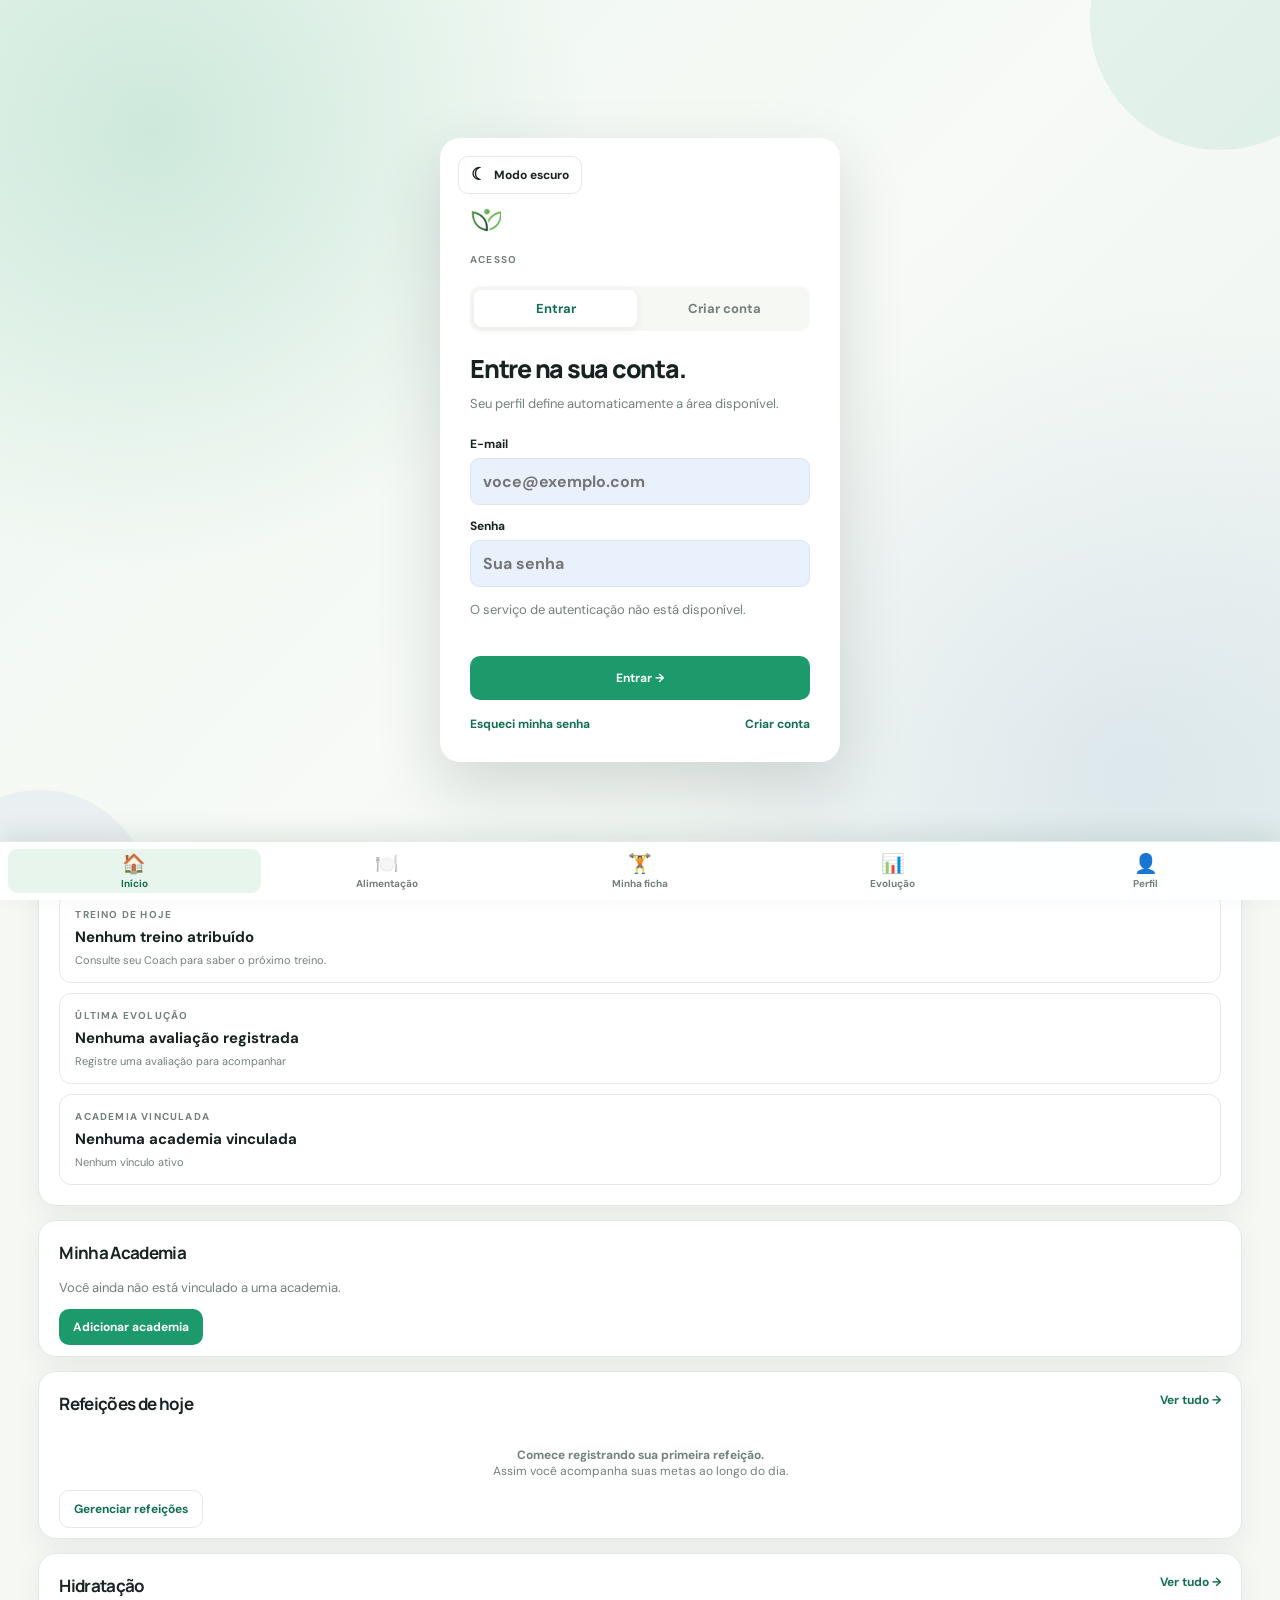
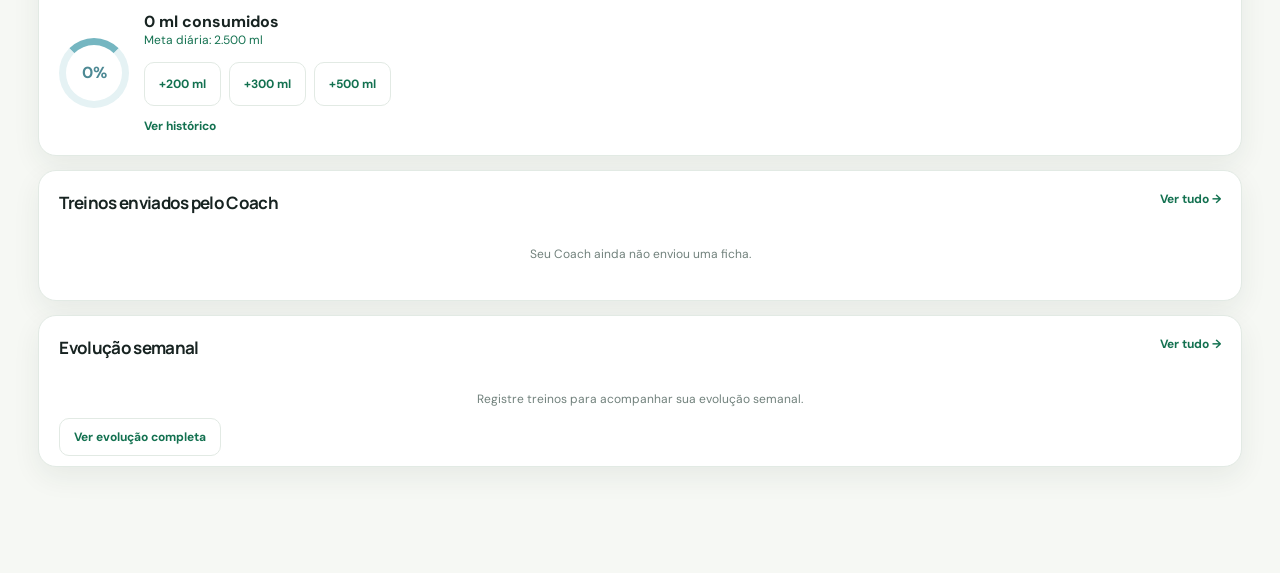
==== commit 33326c46: "feat: add persistent dark mode Add a saved light/dark theme across the Web platform, landing pages, " ====
--- a/app.html
+++ b/app.html
@@ -6,11 +6,12 @@
     <meta name="theme-color" content="#10251f" />
     <meta name="description" content="Nutrilev para alunos: treino, alimentação e evolução em um só lugar." />
     <title>Nutrilev | Área do aluno</title>
+    <script src="theme.js"></script>
     <link rel="icon" type="image/png" href="assets/logo-icon.png" />
     <link rel="preconnect" href="https://fonts.googleapis.com" />
     <link rel="preconnect" href="https://fonts.gstatic.com" crossorigin />
     <link href="https://fonts.googleapis.com/css2?family=DM+Sans:wght@400;500;600;700&family=Manrope:wght@600;700;800&display=swap" rel="stylesheet" />
-    <link rel="stylesheet" href="platform.css?v=74" />
+    <link rel="stylesheet" href="platform.css?v=75" />
     <link rel="stylesheet" href="platform-density.css?v=4" />
     <script>window.NUTRILEV_MOBILE_APP = true;</script>
     <script src="assets/vendor/supabase.js"></script>
@@ -53,7 +54,7 @@
           <button class="menu-button" id="menuButton" type="button" aria-label="Abrir menu"></button>
           <a class="mobile-topbar-brand" href="landing.html" aria-label="Nutrilev início"><img src="assets/logo-icon.png" alt="Nutrilev" /></a>
           <div><span class="eyebrow" id="pageEyebrow">VISÃO GERAL</span><h1 id="pageTitle">Seu dia mais leve</h1></div>
-          <div class="topbar-actions"><button class="icon-button" type="button" aria-label="Notificações"><i></i></button><div class="user-chip"><span id="userInitial">A</span><div><strong id="userName">Aluno</strong><small id="userRole">Aluno</small></div></div></div>
+          <div class="topbar-actions"><button class="theme-toggle" type="button" data-theme-toggle aria-label="Usar modo escuro" title="Usar modo escuro" aria-pressed="false"><span aria-hidden="true" data-theme-icon>☾</span><span data-theme-label>Modo escuro</span></button><button class="icon-button" type="button" aria-label="Notificações"><i></i></button><div class="user-chip"><span id="userInitial">A</span><div><strong id="userName">Aluno</strong><small id="userRole">Aluno</small></div></div></div>
         </header>
         <section class="dashboard" id="dashboard" aria-live="polite" aria-busy="true">
           <div class="dashboard-grid loading-state" aria-label="Carregando área do aluno">
@@ -77,6 +78,7 @@
         </section>
         <section class="auth-panel">
           <div class="auth-card">
+            <button class="theme-toggle login-theme-toggle" type="button" data-theme-toggle aria-label="Usar modo escuro" title="Usar modo escuro" aria-pressed="false"><span aria-hidden="true" data-theme-icon>☾</span><span data-theme-label>Modo escuro</span></button>
             <img src="assets/logo-icon.png" alt="" /><span class="eyebrow accent">ACESSO</span>
             <div class="mobile-auth-tabs"><button type="button" class="active" data-auth-mode="login">Entrar</button><button type="button" data-auth-mode="signup">Criar conta</button></div>
             <div data-auth-panel="login"><h2>Entre na sua conta.</h2><p>Seu perfil define automaticamente a área disponível.</p>
--- a/platform.css
+++ b/platform.css
@@ -9,7 +9,7 @@
 .route-page{margin:0;min-height:100vh;background:#f6f8f4}.route-page>iframe{display:block;width:100%;height:100vh;min-height:760px;border:0}.login-page{min-height:100vh;background:#10251f}.login-layout{display:grid;grid-template-columns:minmax(320px,.9fr) minmax(420px,1.1fr);min-height:100vh}.login-intro{padding:7vw;color:#e9f4ee;display:flex;flex-direction:column;justify-content:space-between;gap:30px}.login-intro .platform-brand{align-self:flex-start}.login-intro h1{font-size:clamp(2.5rem,5vw,5rem);max-width:560px;line-height:1.02;color:#fff}.login-intro p{max-width:440px;color:#a9c0b6;font-size:17px;line-height:1.65;margin-top:22px}.login-intro>a:last-child{color:#a9c0b6;font-size:13px}.login-panel{display:grid;place-items:center;padding:30px;background:var(--cream)}.login-card{max-width:430px}.login-card .primary-button{width:100%;margin-top:4px}@media(max-width:760px){.login-layout{display:block}.login-intro{min-height:330px;padding:28px}.login-intro h1{font-size:2.7rem}.login-panel{padding:20px}.route-page>iframe{min-height:100vh}}
 .login-links{display:flex;justify-content:space-between;gap:16px;margin-top:18px}.login-links button{padding:0;background:transparent;color:var(--green-dark);font-size:12px;font-weight:700}.login-links button:hover{text-decoration:underline}.login-links button:disabled{opacity:.55;cursor:wait}.selected-plan{margin:-10px 0 18px;padding:10px 12px;border:1px solid #c8e8d6;border-radius:10px;background:var(--green-soft);color:var(--green-dark);font-size:12px;font-weight:700}@media(max-width:760px){.login-layout{display:block}.login-intro{min-height:330px;padding:28px}.login-intro h1{font-size:2.7rem}.login-panel{padding:20px}.route-page>iframe{min-height:100vh}}
 .profile-hero{grid-column:1/-1;background:linear-gradient(135deg,#e2f5e9,#fff);display:flex;align-items:center;gap:18px;position:relative;min-height:155px}.profile-hero>div:first-child{flex:1}.profile-hero h2{font:800 28px Manrope,sans-serif;letter-spacing:-.06em;margin:8px 0}.profile-hero p{color:var(--muted);line-height:1.6}.profile-hero>.status{align-self:flex-start}.profile-info-card{grid-column:1/-1}.profile-facts{display:grid;grid-template-columns:repeat(6,1fr);gap:12px}.profile-facts div,.frequency-grid div{padding:14px;border-radius:12px;background:#f7faf7;border:1px solid #edf2ed}.profile-facts span,.frequency-grid span,.profile-workout-summary span,.profile-stat-list span{display:block;color:var(--muted);font-size:11px;margin-bottom:7px}.profile-facts strong,.frequency-grid strong{font-size:14px}.section-card>.profile-facts+.outline-button{display:inline-flex;align-items:center;justify-content:center;clear:both;margin-top:14px}.student-avatar-large{width:70px;height:70px;font-size:19px}.profile-chart{height:185px;display:flex;align-items:end;gap:12px;padding:16px 8px 0;border-bottom:1px solid var(--line)}.progress-chart-column{height:100%;flex:1;display:flex;flex-direction:column;align-items:center;justify-content:end;gap:6px}.progress-chart-value{font-size:10px;color:var(--muted);white-space:nowrap}.progress-chart-bar{display:block;width:100%;max-width:42px;min-height:28px;background:linear-gradient(180deg,#79c99c,var(--green));border-radius:8px 8px 3px 3px}.progress-chart-column small{color:var(--muted);font-size:10px}.profile-chart-legend{display:flex;justify-content:space-between;gap:12px;margin-top:12px;color:var(--muted);font-size:11px}.profile-chart-legend strong{color:var(--green-dark)}.measurement-row{display:flex;gap:28px;margin-top:18px}.measurement-row span{display:grid;gap:5px}.measurement-row strong{font-size:12px}.measurement-row small{color:var(--muted);font-size:11px}.profile-stat-list{display:grid;gap:15px}.profile-stat-list div{padding-bottom:13px;border-bottom:1px solid #edf1ed}.profile-stat-list div:last-child{border-bottom:0;padding-bottom:0}.profile-stat-list strong{font-size:15px}.profile-workout-summary{display:grid;grid-template-columns:1fr 1fr;gap:14px;margin-bottom:8px}.profile-workout-summary div{padding:13px;background:#f7faf7;border-radius:12px}.profile-workout-summary strong{font-size:14px}.workout-list{display:grid}.workout-row{display:flex;align-items:center;gap:14px;padding:13px 0;border-top:1px solid #edf1ed}.workout-row>div{flex:1}.workout-row strong,.workout-row small{display:block}.workout-row strong{font-size:13px}.workout-row small{color:var(--muted);font-size:11px;margin-top:4px}.frequency-grid{display:grid;grid-template-columns:repeat(4,1fr);gap:10px}.compact-chart{height:92px;margin-top:15px;padding-top:10px}.observations-card .private-note{color:var(--muted);font-size:12px;line-height:1.5;margin:-8px 0 15px}.observation-form{display:grid;gap:9px}.observation-form textarea{resize:vertical;width:100%;padding:11px 12px;border:1px solid var(--line);border-radius:10px;color:var(--ink);outline:0;font:inherit;font-size:12px}.observation-form textarea:focus{border-color:var(--green)}.observation-list{display:grid;gap:10px;margin-top:17px}.observation-item{padding:11px 12px;background:#fffaf0;border:1px solid #f2e6cd;border-radius:10px}.observation-item p{font-size:12px;line-height:1.5}.observation-item small{display:block;color:#9b7c4e;font-size:10px;margin-top:7px}.empty-state{color:var(--muted);font-size:12px}
-.workout-builder{grid-column:1/-1}.workout-builder form{display:grid;gap:20px}.workout-fields{display:grid;grid-template-columns:1fr 1fr;gap:14px}.workout-fields label,.workout-notes-label{display:grid;gap:7px;color:var(--muted);font-size:11px;font-weight:700}.workout-fields input,.workout-notes-label textarea,.exercise-form-row input{width:100%;padding:11px 12px;border:1px solid var(--line);border-radius:10px;background:#fff;color:var(--ink);outline:0;font:inherit;font-size:13px}.workout-notes-label textarea{resize:vertical}.workout-fields input:focus,.workout-notes-label textarea:focus,.exercise-form-row input:focus{border-color:var(--green)}.exercise-heading{margin:0}.exercise-heading h3{font-size:15px}.exercise-list{display:grid;gap:10px}.exercise-form-row{display:grid;grid-template-columns:2fr .7fr .8fr 1.1fr 1.1fr 54px 32px;align-items:center;gap:8px;padding:10px;background:#f7faf7;border:1px solid #edf2ed;border-radius:12px}.exercise-order{display:flex;gap:3px}.move-exercise,.remove-exercise{width:25px;height:30px;background:#fff;border:1px solid var(--line);border-radius:8px;font-size:14px}.move-exercise{color:var(--green-dark)}.remove-exercise{width:30px;color:#b44d40;border-color:#f0d9d5;font-size:18px}.saved-workouts{display:grid;gap:0}.saved-workout{display:flex;align-items:center;gap:16px;padding:14px 0;border-bottom:1px solid #edf1ed}.saved-workout:last-child{border-bottom:0}.saved-workout>div:first-child{flex:1}.saved-workout strong,.saved-workout small{display:block}.saved-workout strong{font-size:14px}.saved-workout small{color:var(--muted);font-size:12px;margin-top:4px}.saved-workout-actions{display:flex;gap:6px;flex-wrap:wrap}.danger-button{color:#b44d40;border-color:#f0d9d5}.student-workout-list{display:grid}.student-workout{display:flex;align-items:center;gap:14px;padding:13px 0;border-bottom:1px solid #edf1ed}.student-workout:last-child{border-bottom:0}.student-workout>div{flex:1}.student-workout strong,.student-workout small{display:block}.student-workout strong{font-size:14px}.student-workout small{color:var(--muted);font-size:12px;margin-top:4px}
+.workout-builder{grid-column:1/-1}.workout-builder form{display:grid;gap:20px}.workout-fields{display:grid;grid-template-columns:1fr 1fr;gap:14px}.workout-fields label,.workout-notes-label{display:grid;gap:7px;color:var(--muted);font-size:11px;font-weight:700}.workout-fields input,.workout-notes-label textarea,.exercise-form-row input,.exercise-form-row select{width:100%;padding:11px 12px;border:1px solid var(--line);border-radius:10px;background:#fff;color:var(--ink);outline:0;font:inherit;font-size:13px}.workout-notes-label textarea{resize:vertical}.workout-fields input:focus,.workout-notes-label textarea:focus,.exercise-form-row input:focus,.exercise-form-row select:focus{border-color:var(--green)}.exercise-heading{margin:0}.exercise-heading h3{font-size:15px}.exercise-list{display:grid;gap:10px}.exercise-form-row{display:grid;grid-template-columns:2fr 2fr .7fr .8fr 1.1fr 1.1fr 54px 32px;align-items:center;gap:8px;padding:10px;background:#f7faf7;border:1px solid #edf2ed;border-radius:12px}.exercise-order{display:flex;gap:3px}.move-exercise,.remove-exercise{width:25px;height:30px;background:#fff;border:1px solid var(--line);border-radius:8px;font-size:14px}.move-exercise{color:var(--green-dark)}.remove-exercise{width:30px;color:#b44d40;border-color:#f0d9d5;font-size:18px}.saved-workouts{display:grid;gap:0}.saved-workout{display:flex;align-items:center;gap:16px;padding:14px 0;border-bottom:1px solid #edf1ed}.saved-workout:last-child{border-bottom:0}.saved-workout>div:first-child{flex:1}.saved-workout strong,.saved-workout small{display:block}.saved-workout strong{font-size:14px}.saved-workout small{color:var(--muted);font-size:12px;margin-top:4px}.saved-workout-actions{display:flex;gap:6px;flex-wrap:wrap}.danger-button{color:#b44d40;border-color:#f0d9d5}.student-workout-list{display:grid}.student-workout{display:flex;align-items:center;gap:14px;padding:13px 0;border-bottom:1px solid #edf1ed}.student-workout:last-child{border-bottom:0}.student-workout>div{flex:1}.student-workout strong,.student-workout small{display:block}.student-workout strong{font-size:14px}.student-workout small{color:var(--muted);font-size:12px;margin-top:4px}
 .assessment-form{display:grid;gap:16px}.assessment-grid{display:grid;grid-template-columns:repeat(4,minmax(0,1fr));gap:12px}.assessment-form label{display:grid;gap:6px;color:var(--muted);font-size:12px;font-weight:700}.assessment-form input,.assessment-form select,.assessment-form textarea{width:100%;padding:11px 12px;border:1px solid var(--line);border-radius:10px;background:#fff;color:var(--ink);font:inherit;font-size:13px}.assessment-form h4{margin:4px 0 -4px;font-size:14px}
 .composition-card{grid-column:1/-1}.composition-bars{height:190px;display:flex;align-items:flex-end;justify-content:space-around;gap:20px;padding:20px 12% 0}.composition-bars>div{height:100%;display:flex;flex-direction:column;align-items:center;justify-content:flex-end;gap:7px;min-width:70px}.composition-value{font-size:12px;font-weight:700}.composition-bar{display:block;width:48px;min-height:8px;border-radius:8px 8px 2px 2px}.composition-bar.current{background:#c94d4d}.composition-bar.fat{background:#e4bf47}.composition-bar.lean{background:#a34ac1}.composition-bars small{color:var(--muted);font-size:11px}
 .exercise-library-form{display:grid;grid-template-columns:1.2fr 1fr 1.5fr auto;gap:10px;margin-bottom:12px}.exercise-library-form input,.exercise-library-toolbar input,.exercise-library-toolbar select{padding:11px 12px;border:1px solid var(--line);border-radius:10px;font:inherit;font-size:13px}.exercise-library-toolbar{display:flex;gap:10px;margin:14px 0}.exercise-library-toolbar input{flex:1}.exercise-library-row{align-items:center}.exercise-library-icon{color:var(--green);font-size:20px}
@@ -60,7 +60,7 @@
 .admin-coach-list{display:grid}.admin-coach-row{display:grid;grid-template-columns:2fr 1fr 1fr auto auto auto auto;align-items:center;gap:10px;padding:15px 0;border-bottom:1px solid #edf1ed}.admin-coach-row:last-child{border-bottom:0}.admin-coach-main{display:flex;align-items:center;gap:10px}.admin-coach-main strong,.admin-coach-main small{display:block}.admin-coach-main strong{font-size:13px}.admin-coach-main small{color:var(--muted);font-size:11px;margin-top:3px}.admin-coach-panel{display:flex;align-items:center;gap:14px;flex-wrap:wrap;margin-top:18px;padding:15px;border:1px solid #d8ebdf;border-radius:12px;background:#f4fbf6}.admin-coach-panel strong,.admin-coach-panel small,.admin-coach-panel span{display:block}.admin-coach-panel strong{font-size:13px}.admin-coach-panel small{color:var(--muted);font-size:11px}.coach-permission-list{display:flex;gap:12px;flex-wrap:wrap;width:100%}.coach-permission-list label{font-size:12px;color:var(--muted)}
 .academy-join-card{grid-column:span 7}.academy-code-form{display:flex;align-items:end;gap:10px}.academy-code-form label{display:grid;gap:7px;flex:1;color:var(--muted);font-size:11px;font-weight:700}.academy-code-form input{padding:13px;border:1px solid var(--line);border-radius:10px;text-transform:uppercase;letter-spacing:.08em;color:var(--ink);outline:0}.academy-code-form input:focus{border-color:var(--green)}.academy-confirmation{display:grid;gap:10px}.academy-confirmation strong{font-size:14px}.academy-confirmation .outline-button{justify-self:start}.academy-admin-card{grid-column:1/-1}.academy-admin-card code{padding:2px 5px;background:#eef7f1;border-radius:4px;color:var(--green-dark)}.academy-invite-list{display:grid;margin-top:18px}.academy-invite-row{display:flex;align-items:center;gap:12px;padding:13px 0;border-bottom:1px solid #edf1ed}.academy-invite-row:last-child{border-bottom:0}.academy-invite-row>div{flex:1}.academy-invite-row strong,.academy-invite-row small{display:block}.academy-invite-row strong{font:800 17px Manrope,sans-serif;letter-spacing:.05em}.academy-invite-row small{color:var(--muted);font-size:11px;margin-top:4px}.channel-list{display:grid;gap:13px}.channel-list span{display:flex;align-items:center;gap:9px;font-size:13px}.channel-list b{width:27px;height:27px;display:grid;place-items:center;border-radius:8px;background:var(--green-soft);color:var(--green-dark)}.channel-list em{margin-left:auto;color:var(--muted);font-size:10px;font-style:normal}
 @media(max-width:900px){.profile-facts{grid-template-columns:repeat(3,1fr)}.profile-hero{grid-column:1/-1}.frequency-grid{grid-template-columns:repeat(2,1fr)}}
-@media(max-width:680px){.profile-facts{grid-template-columns:repeat(2,1fr)}.profile-hero{align-items:flex-start;flex-wrap:wrap}.profile-hero>.status{order:3;width:100%;text-align:center}.profile-hero h2{font-size:22px}.profile-chart{gap:6px}.measurement-row,.profile-workout-summary{display:grid;grid-template-columns:1fr;gap:12px}.frequency-grid{grid-template-columns:1fr 1fr}.workout-row{align-items:flex-start}.workout-row .status{font-size:10px}.workout-fields{grid-template-columns:1fr}.exercise-form-row{grid-template-columns:1fr 1fr 1fr}.exercise-form-row input:first-child{grid-column:1/-1}.exercise-form-row input:nth-child(4),.exercise-form-row input:nth-child(5){grid-column:span 1}.exercise-order{grid-column:span 2}.remove-exercise{justify-self:end}.saved-workout{align-items:flex-start;flex-direction:column;gap:10px}}
+@media(max-width:680px){.profile-facts{grid-template-columns:repeat(2,1fr)}.profile-hero{align-items:flex-start;flex-wrap:wrap}.profile-hero>.status{order:3;width:100%;text-align:center}.profile-hero h2{font-size:22px}.profile-chart{gap:6px}.measurement-row,.profile-workout-summary{display:grid;grid-template-columns:1fr;gap:12px}.frequency-grid{grid-template-columns:1fr 1fr}.workout-row{align-items:flex-start}.workout-row .status{font-size:10px}.workout-fields{grid-template-columns:1fr}.exercise-form-row{grid-template-columns:1fr 1fr 1fr}.exercise-form-row select:first-child,.exercise-form-row input:nth-child(2){grid-column:1/-1}.exercise-form-row input:nth-child(4),.exercise-form-row input:nth-child(5){grid-column:span 1}.exercise-order{grid-column:span 2}.remove-exercise{justify-self:end}.saved-workout{align-items:flex-start;flex-direction:column;gap:10px}}
 @media(max-width:680px){.admin-list-row{align-items:flex-start;flex-wrap:wrap}.admin-list-row>div:first-child{min-width:calc(100% - 16px)}.admin-facts{grid-template-columns:repeat(2,1fr)}}
 @media(max-width:680px){.admin-member-toolbar{grid-template-columns:1fr}.invite-student-form{display:grid}.invite-student-form input{min-width:0}.admin-member-header{display:none}.admin-member-row{grid-template-columns:1fr 1fr;gap:10px}.admin-member-row .student-identity{grid-column:1/-1}.admin-member-actions{grid-column:1/-1}.admin-member-detail{grid-template-columns:1fr 1fr}.admin-member-detail div:first-child{grid-column:1/-1}}
 @media(max-width:900px){.admin-coach-row{grid-template-columns:2fr 1fr 1fr;gap:10px}.admin-coach-row .admin-coach-main{grid-column:1/-1}.admin-coach-row .outline-button{justify-self:start}}
@@ -119,6 +119,9 @@
 .mobile-student-app .dashboard-grid{grid-template-columns:minmax(0,1fr);gap:14px}
 .mobile-student-app .dashboard-grid>.card,
 .mobile-student-app .dashboard-grid>.kpi-grid{grid-column:1/-1!important;min-width:0}
+.mobile-student-app .card-heading{gap:12px;align-items:flex-start}
+.mobile-student-app .card-heading h3{min-width:0}
+.mobile-student-app .card-heading a,.mobile-student-app .card-heading .link-button{flex:0 0 auto;white-space:nowrap}
 .mobile-student-app .welcome-card{align-items:flex-start;min-height:0}
 .mobile-student-app .welcome-card>div:first-child{min-width:0}
 .mobile-student-app .welcome-card h2{font-size:clamp(22px,6vw,28px);line-height:1.15}
@@ -135,7 +138,7 @@
   .mobile-student-app .platform-topbar>div:nth-child(2){min-width:0}
   .mobile-student-app #pageTitle{font-size:20px;white-space:nowrap;overflow:hidden;text-overflow:ellipsis}
   .mobile-student-app .topbar-actions{flex-shrink:0}
-  .mobile-student-app .platform-main{padding-bottom:env(safe-area-inset-bottom)}
+  .mobile-student-app .platform-main{padding-bottom:calc(78px + env(safe-area-inset-bottom))}
   .mobile-student-app .sidebar{
     top:0;
     bottom:0;
@@ -294,3 +297,102 @@
 .user-chip>span.has-avatar{overflow:hidden;padding:0}.user-chip>span.has-avatar img{display:block;width:100%;height:100%;object-fit:cover}.student-avatar{display:grid;place-items:center;overflow:hidden;border-radius:50%;background:var(--green-soft);color:var(--green-dark);font-weight:800}.student-avatar.has-photo img{display:block;width:100%;height:100%;object-fit:cover}.student-avatar-large{width:70px;height:70px;font-size:19px}.student-avatar-medium{width:58px;height:58px;font-size:22px;flex-shrink:0}.profile-photo-form{display:flex;align-items:center;gap:16px;margin-bottom:20px}.profile-photo-button{display:inline-flex;align-items:center;cursor:pointer}.profile-photo-form .admin-copy{margin-top:7px}
 .notification-panel{position:absolute;z-index:5;top:58px;right:0;width:min(360px,calc(100vw - 32px));background:#fff;border:1px solid var(--line);border-radius:14px;box-shadow:0 18px 45px rgba(33,62,49,.18);overflow:hidden}.notification-panel-header{display:flex;align-items:center;justify-content:space-between;padding:14px 16px;border-bottom:1px solid var(--line)}.notification-panel-header button{background:transparent;color:var(--green-dark);font-size:11px;font-weight:700}.notification-panel-list{max-height:360px;overflow:auto}.notification-panel-item{display:flex;gap:10px;width:100%;padding:13px 16px;text-align:left;background:#fff;border:0;border-bottom:1px solid #edf1ed;color:var(--ink)}.notification-panel-item.unread{background:#f4fbf6}.notification-panel-item:disabled{cursor:default;opacity:.72}.notification-panel-item>span:last-child{display:grid;gap:3px;min-width:0}.notification-panel-item strong{font-size:12px}.notification-panel-item small,.notification-panel-item time{color:var(--muted);font-size:11px;line-height:1.35}.notification-panel-dot{width:7px;height:7px;margin-top:4px;border-radius:50%;background:#cbd7d0;flex:0 0 7px}.notification-panel-item.unread .notification-panel-dot{background:var(--orange)}
 .topbar-actions{position:relative}
+
+.theme-toggle{display:inline-flex;align-items:center;justify-content:center;gap:8px;min-height:38px;padding:0 12px;border:1px solid var(--line);border-radius:10px;background:var(--panel);color:var(--ink);font-size:12px;font-weight:700;white-space:nowrap}
+.theme-toggle:hover{border-color:var(--green);color:var(--green-dark)}
+.theme-toggle [data-theme-icon]{font-size:17px;line-height:1}
+.login-theme-toggle{position:absolute;top:18px;right:18px}
+.auth-overlay .auth-card{padding-top:70px}
+.auth-overlay .login-theme-toggle{right:auto;left:18px}
+html[data-theme="dark"]{color-scheme:dark;--ink:#e7efe9;--muted:#a1b2aa;--cream:#111a16;--panel:#1b2822;--line:#34443c;--green:#46bd89;--green-dark:#77d5a7;--green-soft:#20392d;--shadow:0 20px 55px rgba(0,0,0,.22);--surface-soft:#223129;--surface-raised:#293a31}
+html[data-theme="dark"] body{background:var(--cream);color:var(--ink)}
+html[data-theme="dark"] .platform-topbar{background:rgba(24,37,31,.96)}
+html[data-theme="dark"] .demo-banner{background:#1d3026;border-color:#30483a;color:#b5cabe}
+html[data-theme="dark"] .welcome-card,
+html[data-theme="dark"] .profile-hero,
+html[data-theme="dark"] .workout-day-hero,
+html[data-theme="dark"] .evolution-dashboard-hero,
+html[data-theme="dark"] .academy-profile-hero,
+html[data-theme="dark"] .dashboard-calories{background:linear-gradient(135deg,#20382b,#1b2822)}
+html[data-theme="dark"] .hydration-hero{background:linear-gradient(135deg,#1c3538,#1b2822)}
+html[data-theme="dark"] .auth-layout{background:#17231d}
+html[data-theme="dark"] .auth-panel{background:radial-gradient(circle at 12% 15%,rgba(29,154,108,.12),transparent 32%),radial-gradient(circle at 88% 85%,rgba(100,134,202,.1),transparent 34%),linear-gradient(135deg,#17231d 0%,#111a16 52%,#1c2b23 100%)}
+html[data-theme="dark"] .auth-overlay{background:rgba(8,14,11,.82)}
+html[data-theme="dark"] .auth-card,
+html[data-theme="dark"] .outline-button,
+html[data-theme="dark"] .student-toolbar input,
+html[data-theme="dark"] .student-toolbar select,
+html[data-theme="dark"] .workout-fields input,
+html[data-theme="dark"] .workout-notes-label textarea,
+html[data-theme="dark"] .exercise-form-row input,
+html[data-theme="dark"] .exercise-form-row select,
+html[data-theme="dark"] .assessment-form input,
+html[data-theme="dark"] .assessment-form select,
+html[data-theme="dark"] .assessment-form textarea,
+html[data-theme="dark"] .evolution-toolbar select,
+html[data-theme="dark"] .food-entry-edit-form input,
+html[data-theme="dark"] .food-entry-edit-form select,
+html[data-theme="dark"] .food-result,
+html[data-theme="dark"] .move-exercise,
+html[data-theme="dark"] .remove-exercise,
+html[data-theme="dark"] .academy-logo,
+html[data-theme="dark"] .academy-logo-placeholder,
+html[data-theme="dark"] .notification-panel,
+html[data-theme="dark"] .notification-panel-item,
+html[data-theme="dark"] .skeleton-card,
+html[data-theme="dark"] .ai-suggestion{background:var(--panel);color:var(--ink)}
+html[data-theme="dark"] .auth-card input,
+html[data-theme="dark"] .settings-list input,
+html[data-theme="dark"] .settings-list select{background:#142019;color:var(--ink);border-color:var(--line)}
+html[data-theme="dark"] .auth-card input:focus{background:#18261f}
+html[data-theme="dark"] .mobile-auth-tabs button.active{background:var(--panel);color:var(--ink)}
+html[data-theme="dark"] .profile-facts div,
+html[data-theme="dark"] .frequency-grid div,
+html[data-theme="dark"] .profile-workout-summary div,
+html[data-theme="dark"] .exercise-form-row,
+html[data-theme="dark"] .student-academy-facts div,
+html[data-theme="dark"] .source-summary div,
+html[data-theme="dark"] .integration-metrics>div,
+html[data-theme="dark"] .dashboard-macro-grid div,
+html[data-theme="dark"] .evolution-kpi-grid>div,
+html[data-theme="dark"] .evolution-measurements div,
+html[data-theme="dark"] .hydration-today-values div,
+html[data-theme="dark"] .workout-exercise-card,
+html[data-theme="dark"] .workout-history-row,
+html[data-theme="dark"] .exercise-comparison-row,
+html[data-theme="dark"] .notification-panel-item.unread{background:var(--surface-soft)}
+html[data-theme="dark"] .meal-item,
+html[data-theme="dark"] .client-item,
+html[data-theme="dark"] .activity-item,
+html[data-theme="dark"] .notification-panel-item{border-color:var(--line)}
+html[data-theme="dark"] .meal-icon,
+html[data-theme="dark"] .workout-exercise-facts div,
+html[data-theme="dark"] .workout-exercise-facts label,
+html[data-theme="dark"] .workout-history-exercises span,
+html[data-theme="dark"] .exercise-comparison-values span,
+html[data-theme="dark"] .food-favorite-button,
+html[data-theme="dark"] .integration-source,
+html[data-theme="dark"] .admin-member-detail,
+html[data-theme="dark"] .admin-coach-panel{background:var(--surface-raised);color:var(--ink)}
+html[data-theme="dark"] .progress-track,
+html[data-theme="dark"] .usage-list b,
+html[data-theme="dark"] .skeleton-card span{background:#35453d}
+html[data-theme="dark"] .food-favorite-button.is-favorite,
+html[data-theme="dark"] .offline-status{background:#3b3320;color:#f0d58f}
+html[data-theme="dark"] .status.pending{background:#3b3320;color:#f0d58f}
+html[data-theme="dark"] .observation-item{background:#302b20}
+html[data-theme="dark"] .error-state{background:#342322}
+html[data-theme="dark"] .student-toolbar input,
+html[data-theme="dark"] .student-toolbar select,
+html[data-theme="dark"] .workout-fields input,
+html[data-theme="dark"] .workout-notes-label textarea,
+html[data-theme="dark"] .exercise-form-row input,
+html[data-theme="dark"] .exercise-form-row select,
+html[data-theme="dark"] .assessment-form input,
+html[data-theme="dark"] .assessment-form select,
+html[data-theme="dark"] .assessment-form textarea,
+html[data-theme="dark"] .evolution-toolbar select,
+html[data-theme="dark"] .food-entry-edit-form input,
+html[data-theme="dark"] .food-entry-edit-form select{border-color:var(--line);color:var(--ink)}
+html[data-theme="dark"] .route-page{background:var(--cream)}
+@media(max-width:680px){.theme-toggle{width:38px;min-width:38px;padding:0}.theme-toggle [data-theme-label]{display:none}.topbar-actions{gap:10px}}
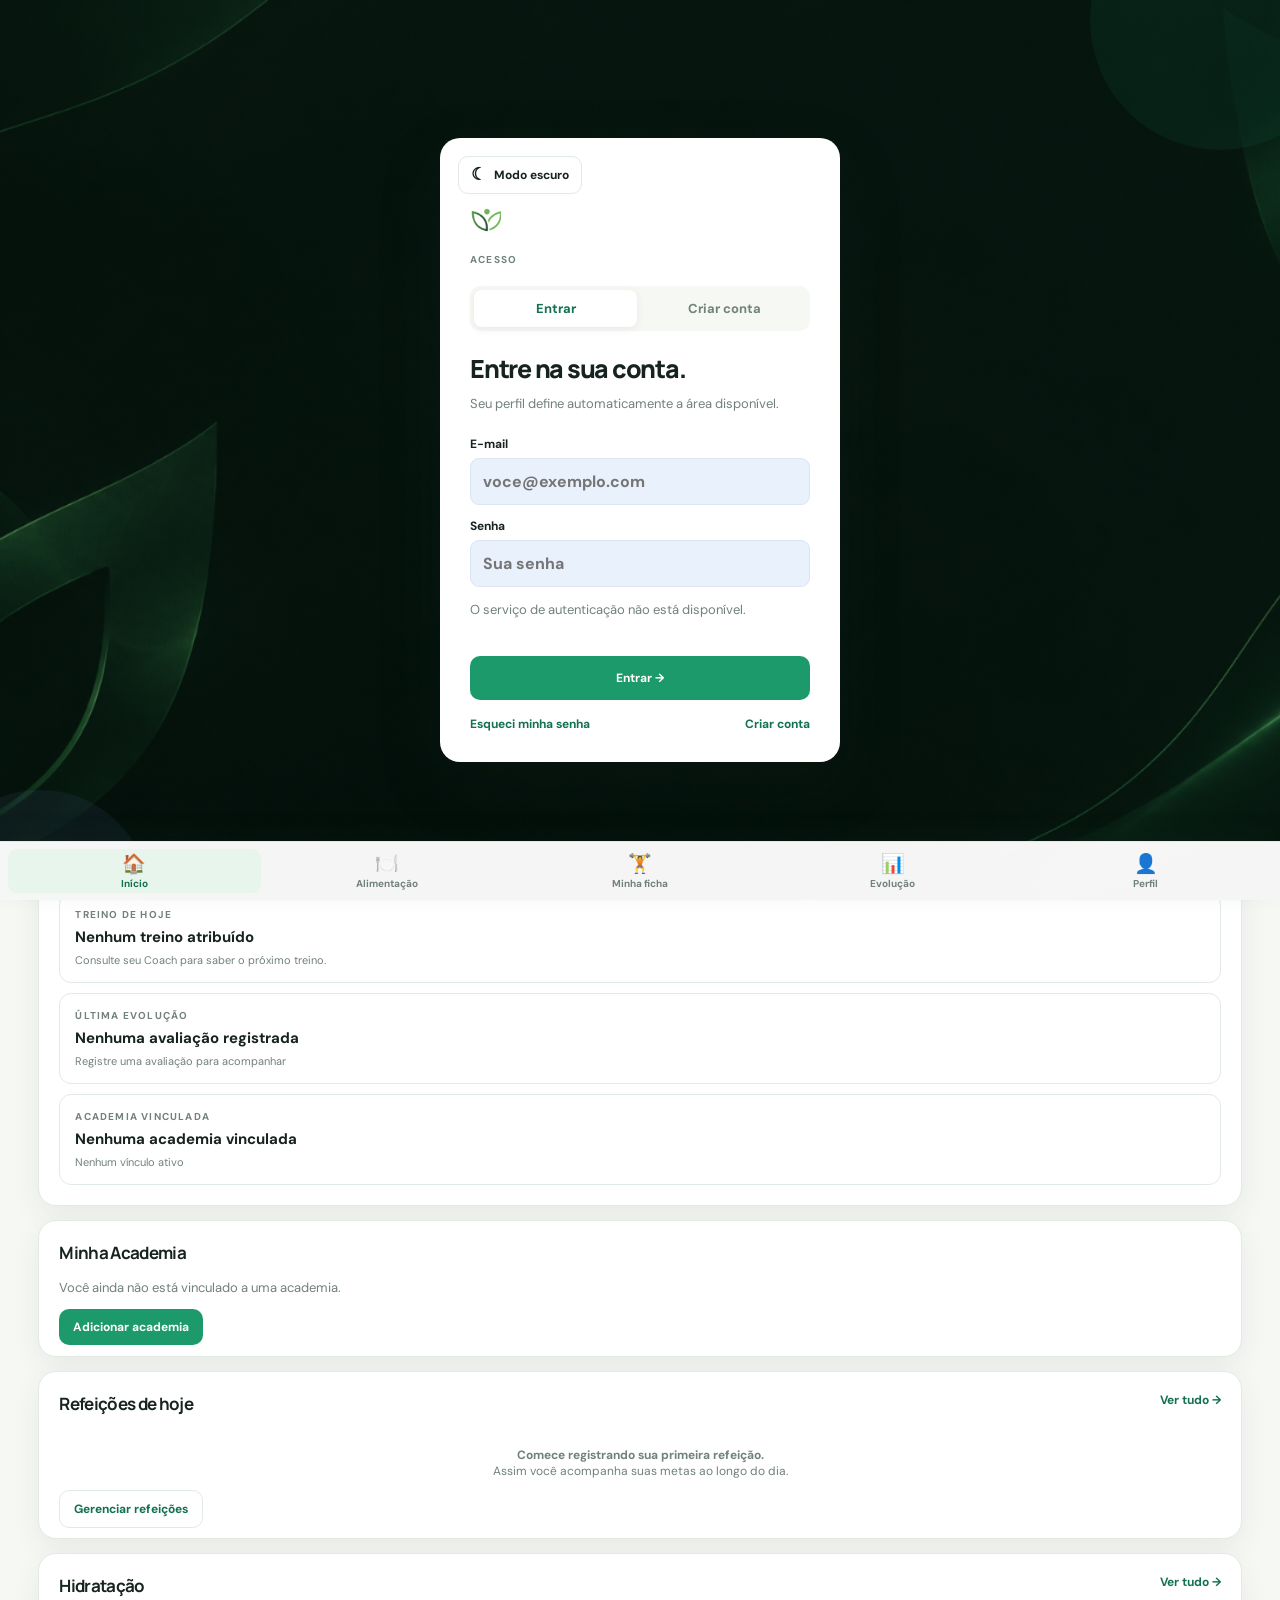
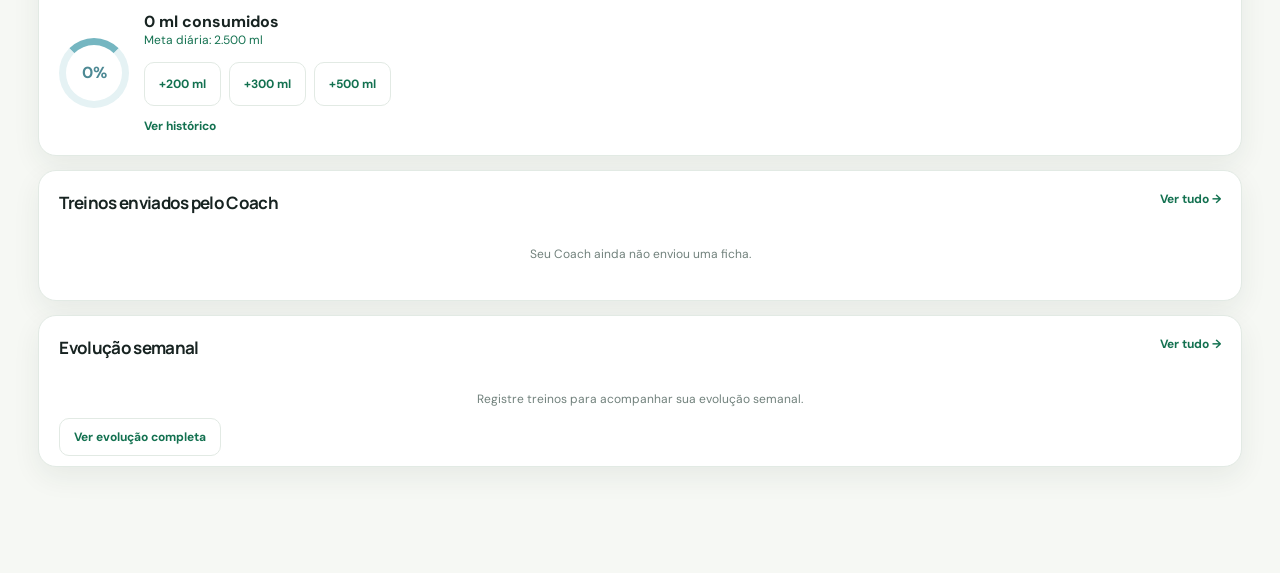
==== commit 6d6226ff: "feat: add background to auth screens Co-authored-by: Copilot <223556219+Copilot@users.noreply.github" ====
--- a/app.html
+++ b/app.html
@@ -11,7 +11,7 @@
     <link rel="preconnect" href="https://fonts.googleapis.com" />
     <link rel="preconnect" href="https://fonts.gstatic.com" crossorigin />
     <link href="https://fonts.googleapis.com/css2?family=DM+Sans:wght@400;500;600;700&family=Manrope:wght@600;700;800&display=swap" rel="stylesheet" />
-    <link rel="stylesheet" href="platform.css?v=75" />
+    <link rel="stylesheet" href="platform.css?v=76" />
     <link rel="stylesheet" href="platform-density.css?v=4" />
     <script>window.NUTRILEV_MOBILE_APP = true;</script>
     <script src="assets/vendor/supabase.js"></script>
--- a/platform.css
+++ b/platform.css
@@ -396,3 +396,10 @@
 html[data-theme="dark"] .food-entry-edit-form select{border-color:var(--line);color:var(--ink)}
 html[data-theme="dark"] .route-page{background:var(--cream)}
 @media(max-width:680px){.theme-toggle{width:38px;min-width:38px;padding:0}.theme-toggle [data-theme-label]{display:none}.topbar-actions{gap:10px}}
+.login-layout{background:linear-gradient(90deg,rgba(3,19,13,.68),rgba(3,19,13,.28)),url("assets/auth-background.png") center/cover no-repeat}
+.login-panel{background:transparent}
+.auth-panel{background:linear-gradient(rgba(3,19,13,.34),rgba(3,19,13,.34)),url("assets/auth-background.png") center/cover no-repeat}
+.auth-overlay{background:linear-gradient(rgba(3,19,13,.48),rgba(3,19,13,.48)),url("assets/auth-background.png") center/cover no-repeat}
+html[data-theme="dark"] .auth-panel{background:linear-gradient(rgba(3,19,13,.24),rgba(3,19,13,.24)),url("assets/auth-background.png") center/cover no-repeat}
+html[data-theme="dark"] .auth-overlay{background:linear-gradient(rgba(3,19,13,.58),rgba(3,19,13,.58)),url("assets/auth-background.png") center/cover no-repeat}
+@media(max-width:760px){.login-layout,.auth-panel,.auth-overlay{background-position:left center}html[data-theme="dark"] .auth-panel{background-position:left center}html[data-theme="dark"] .auth-overlay{background-position:left center}}
